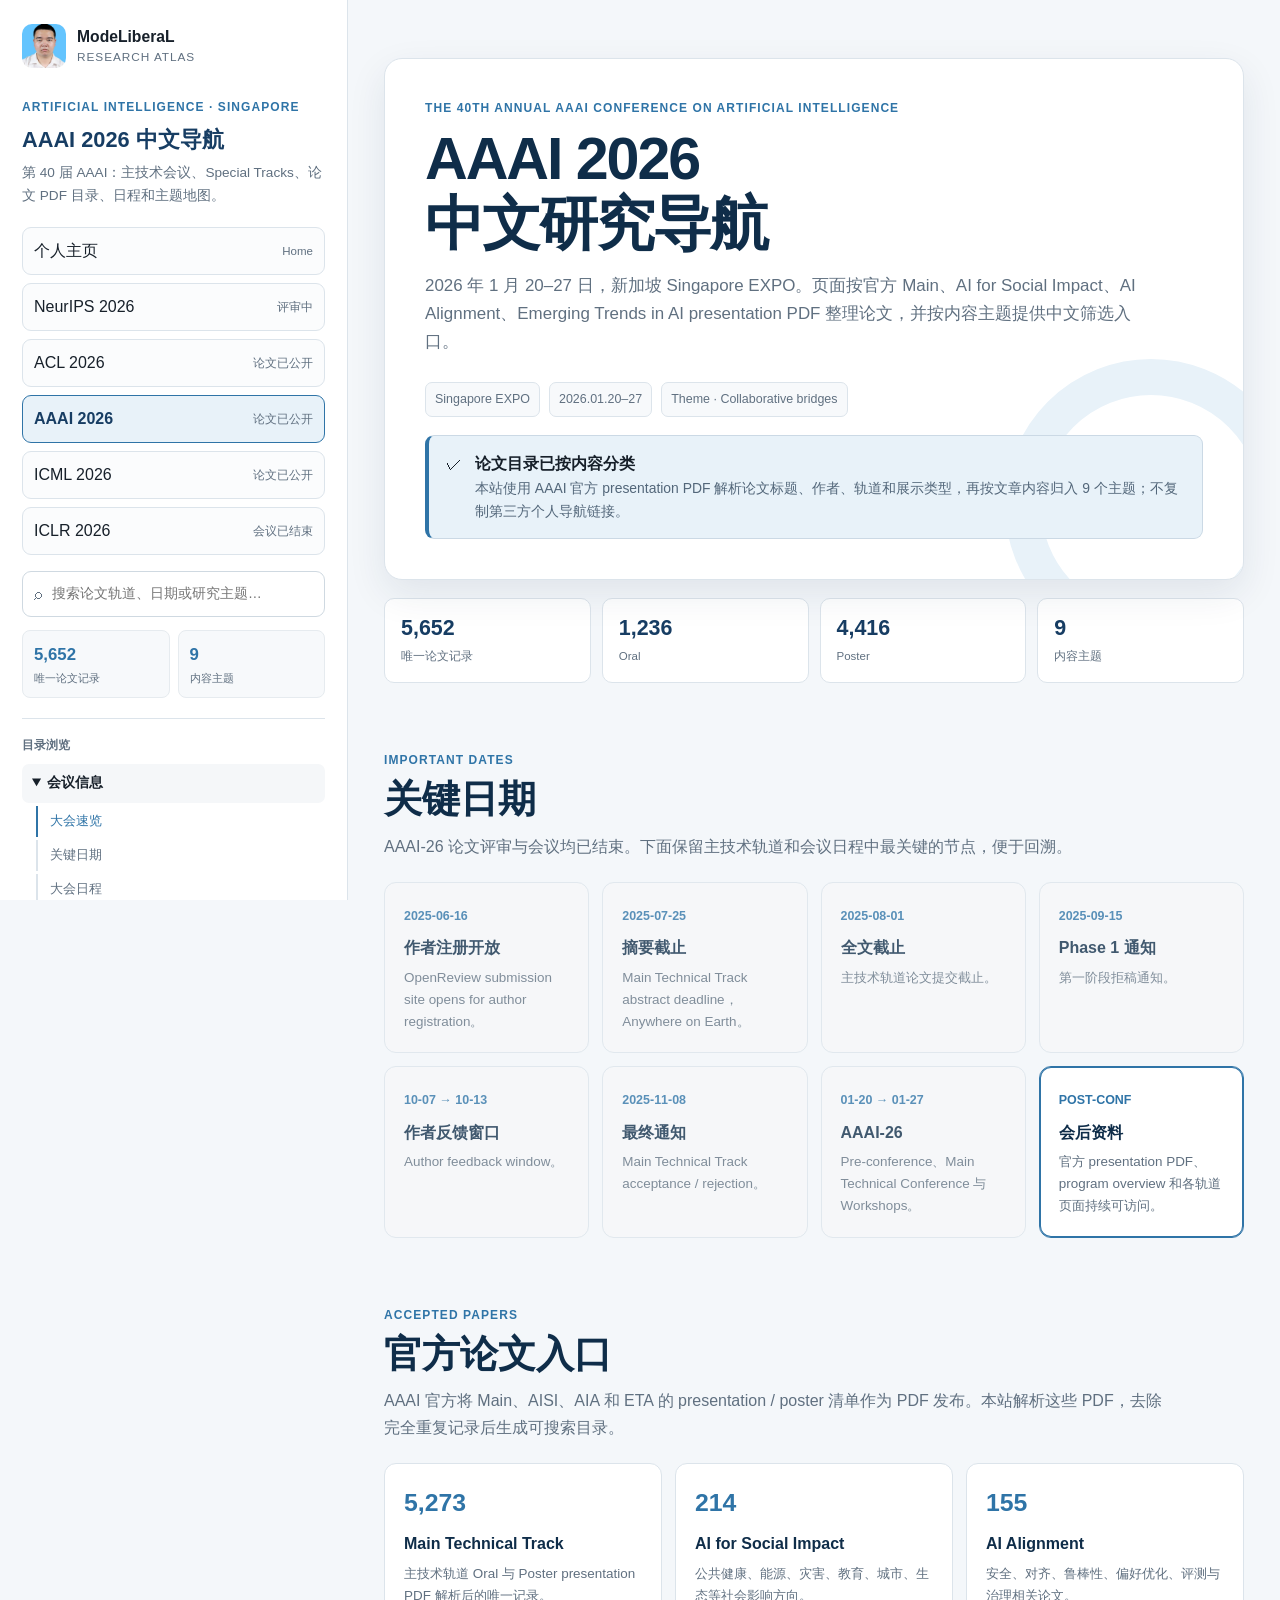
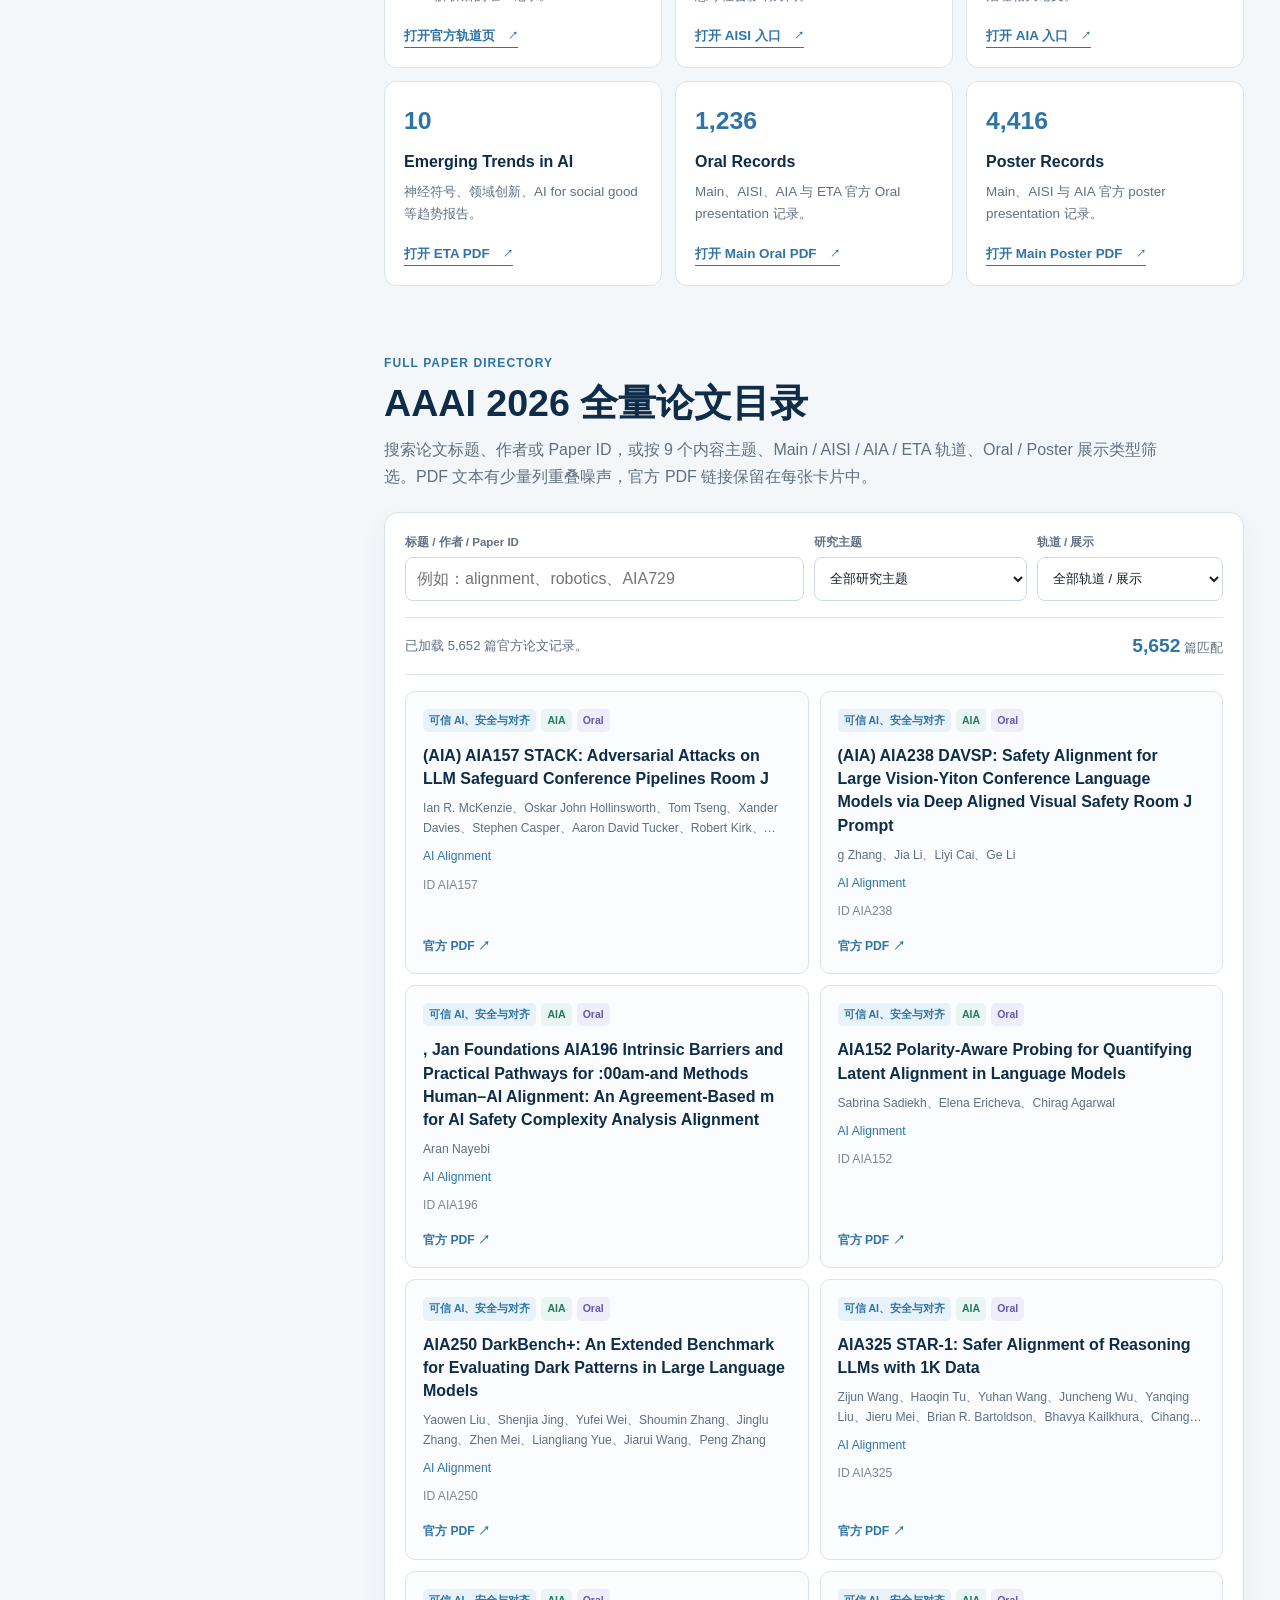
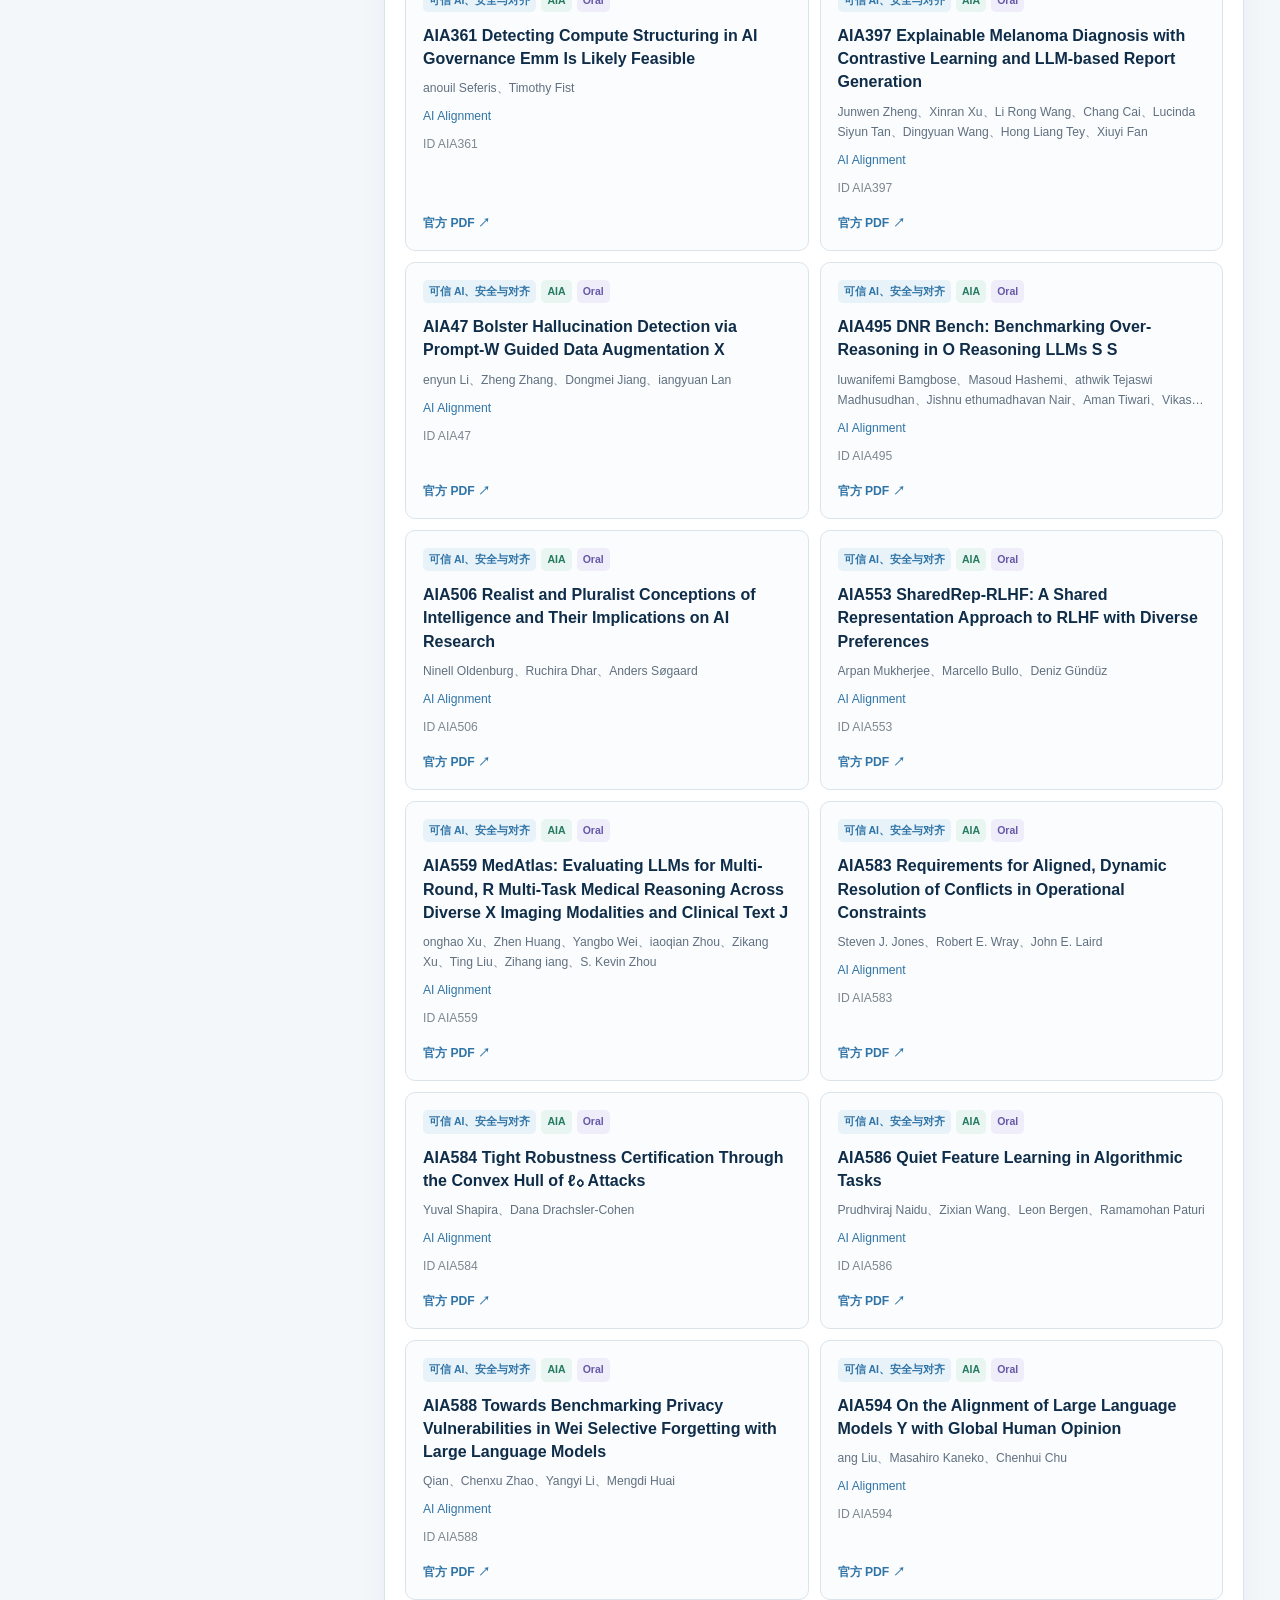
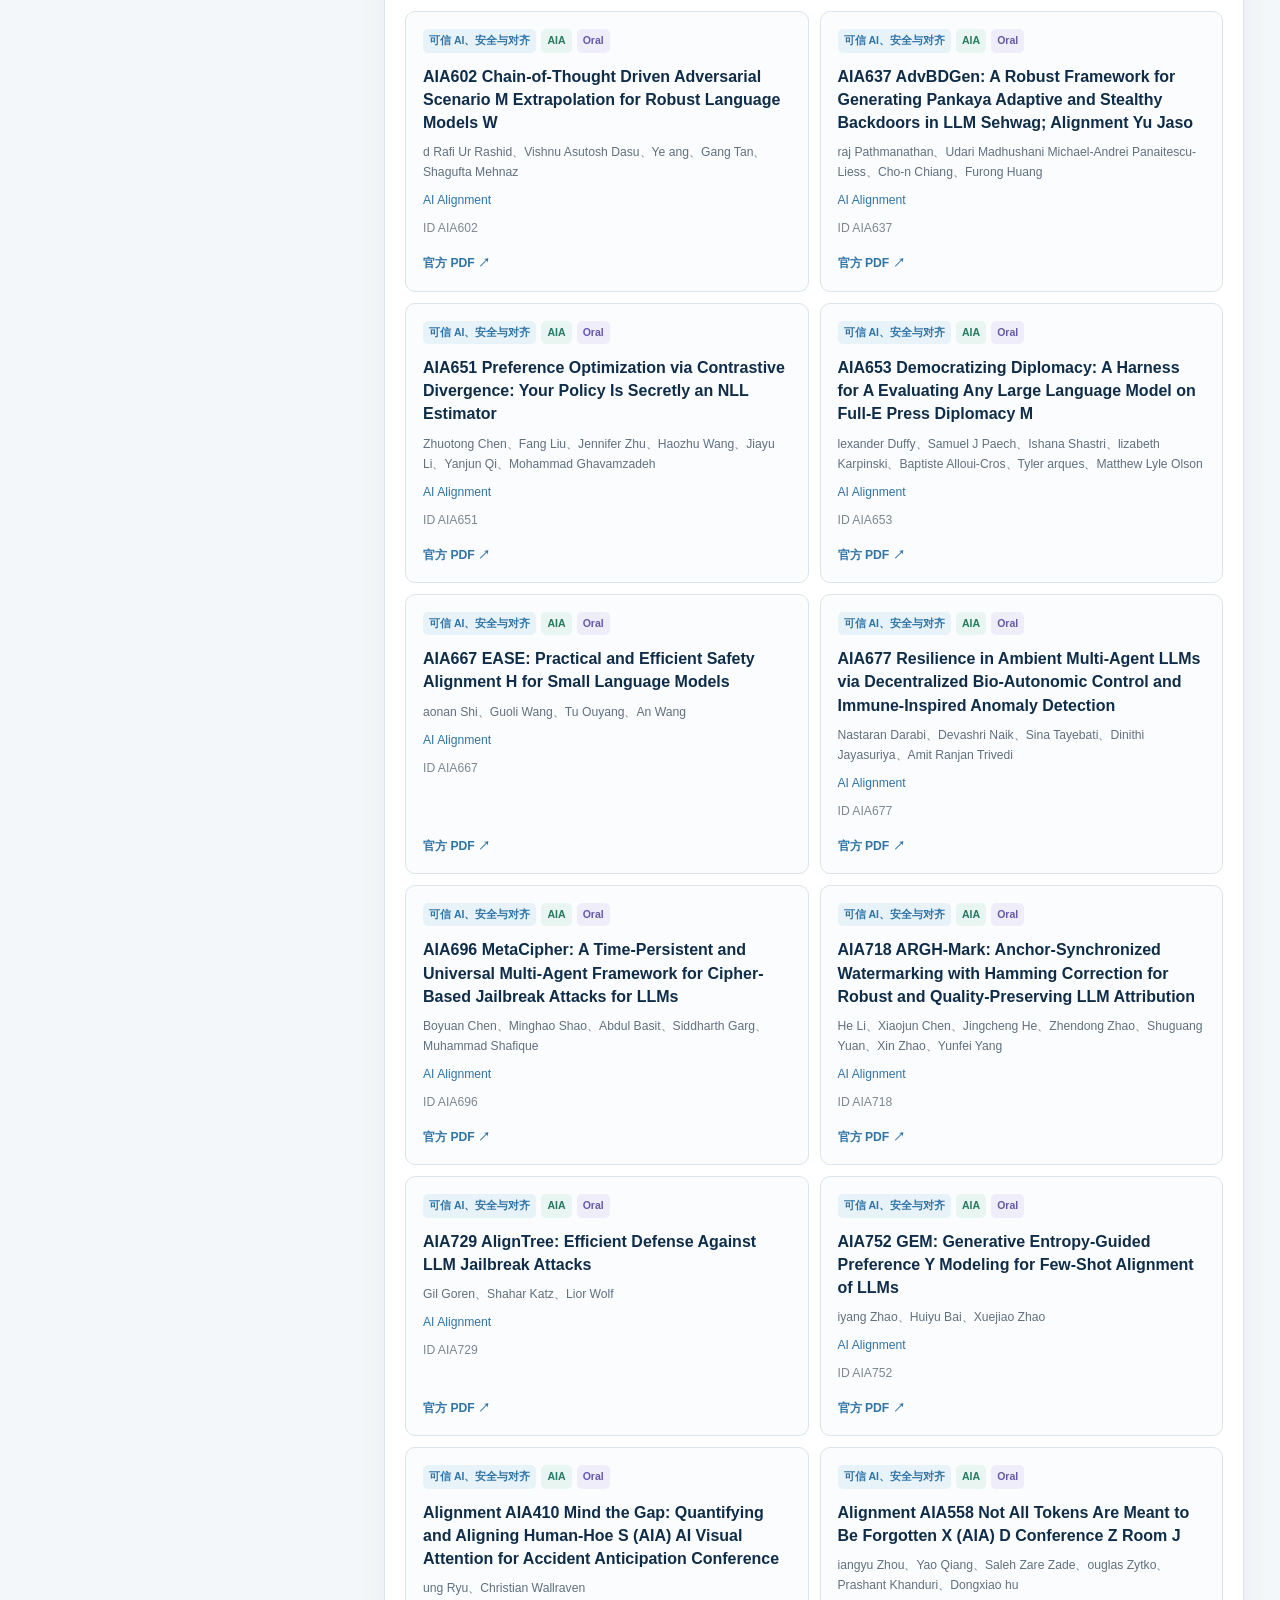
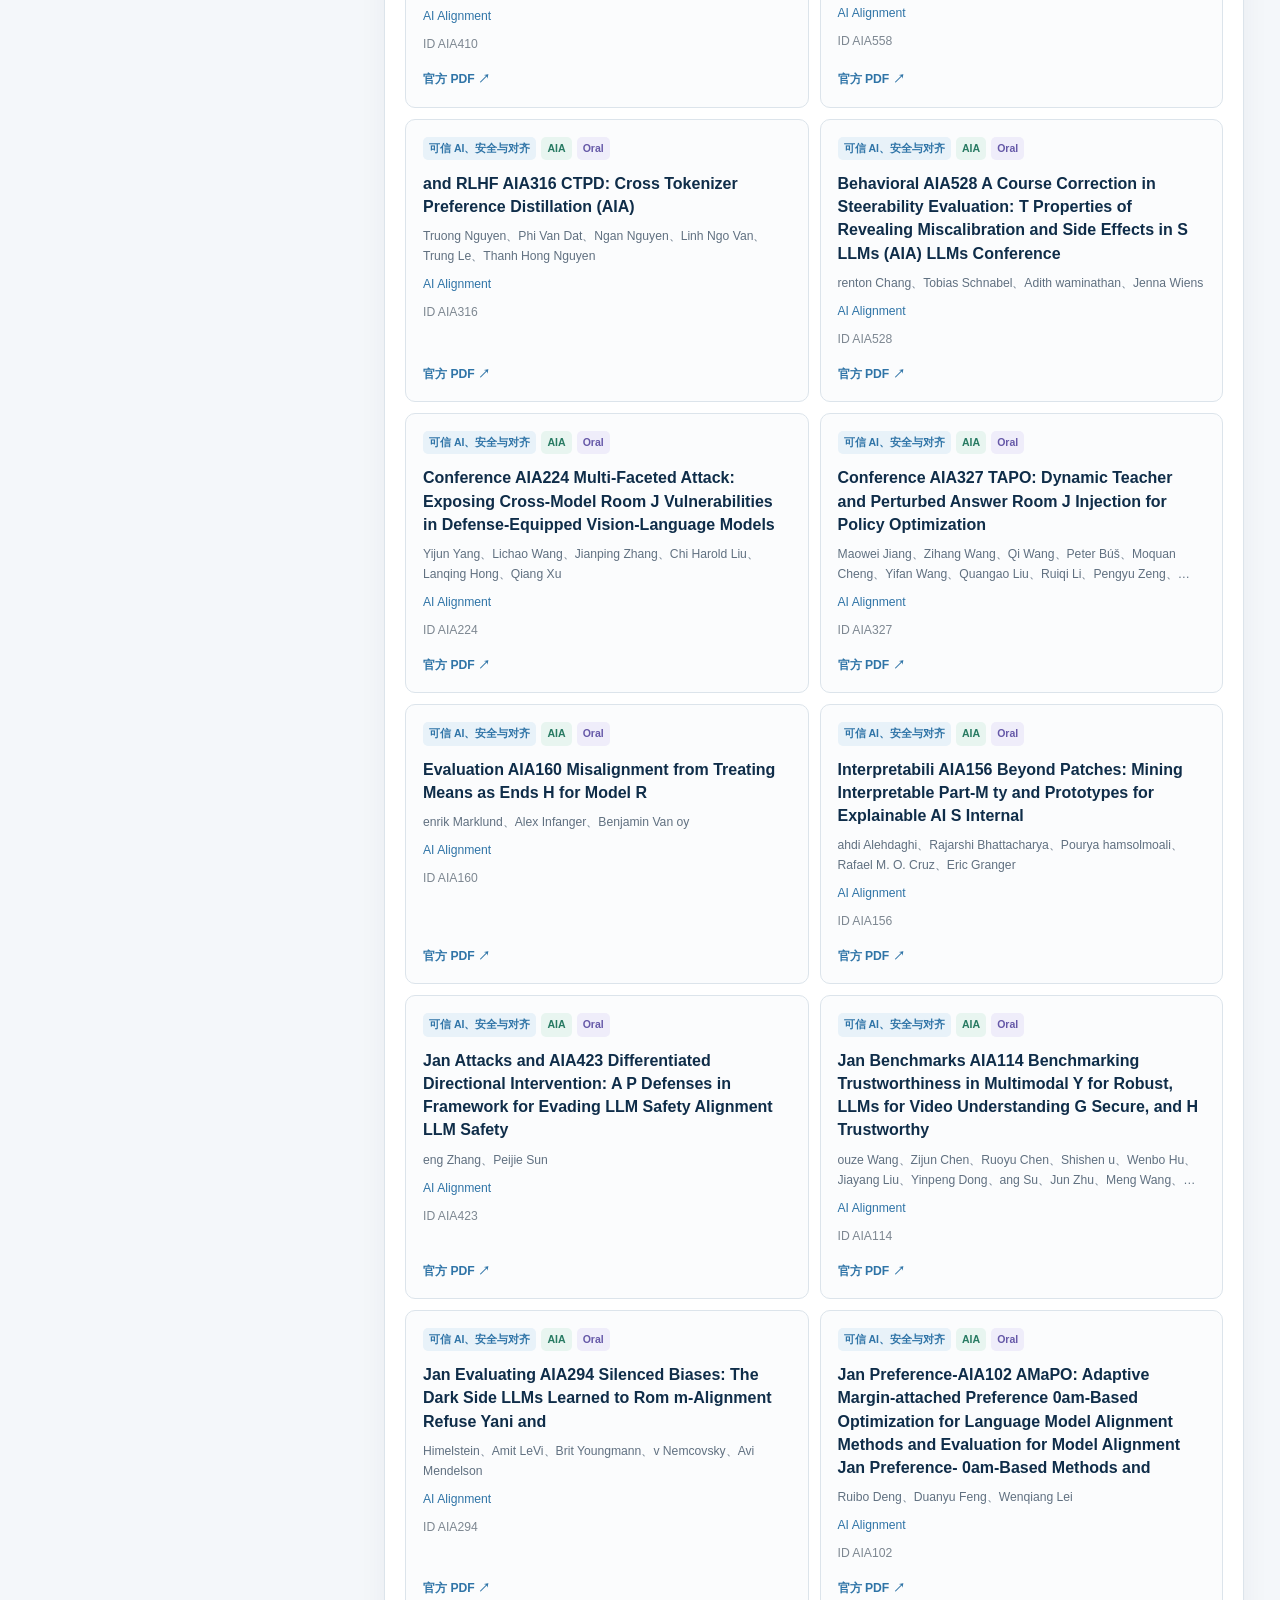
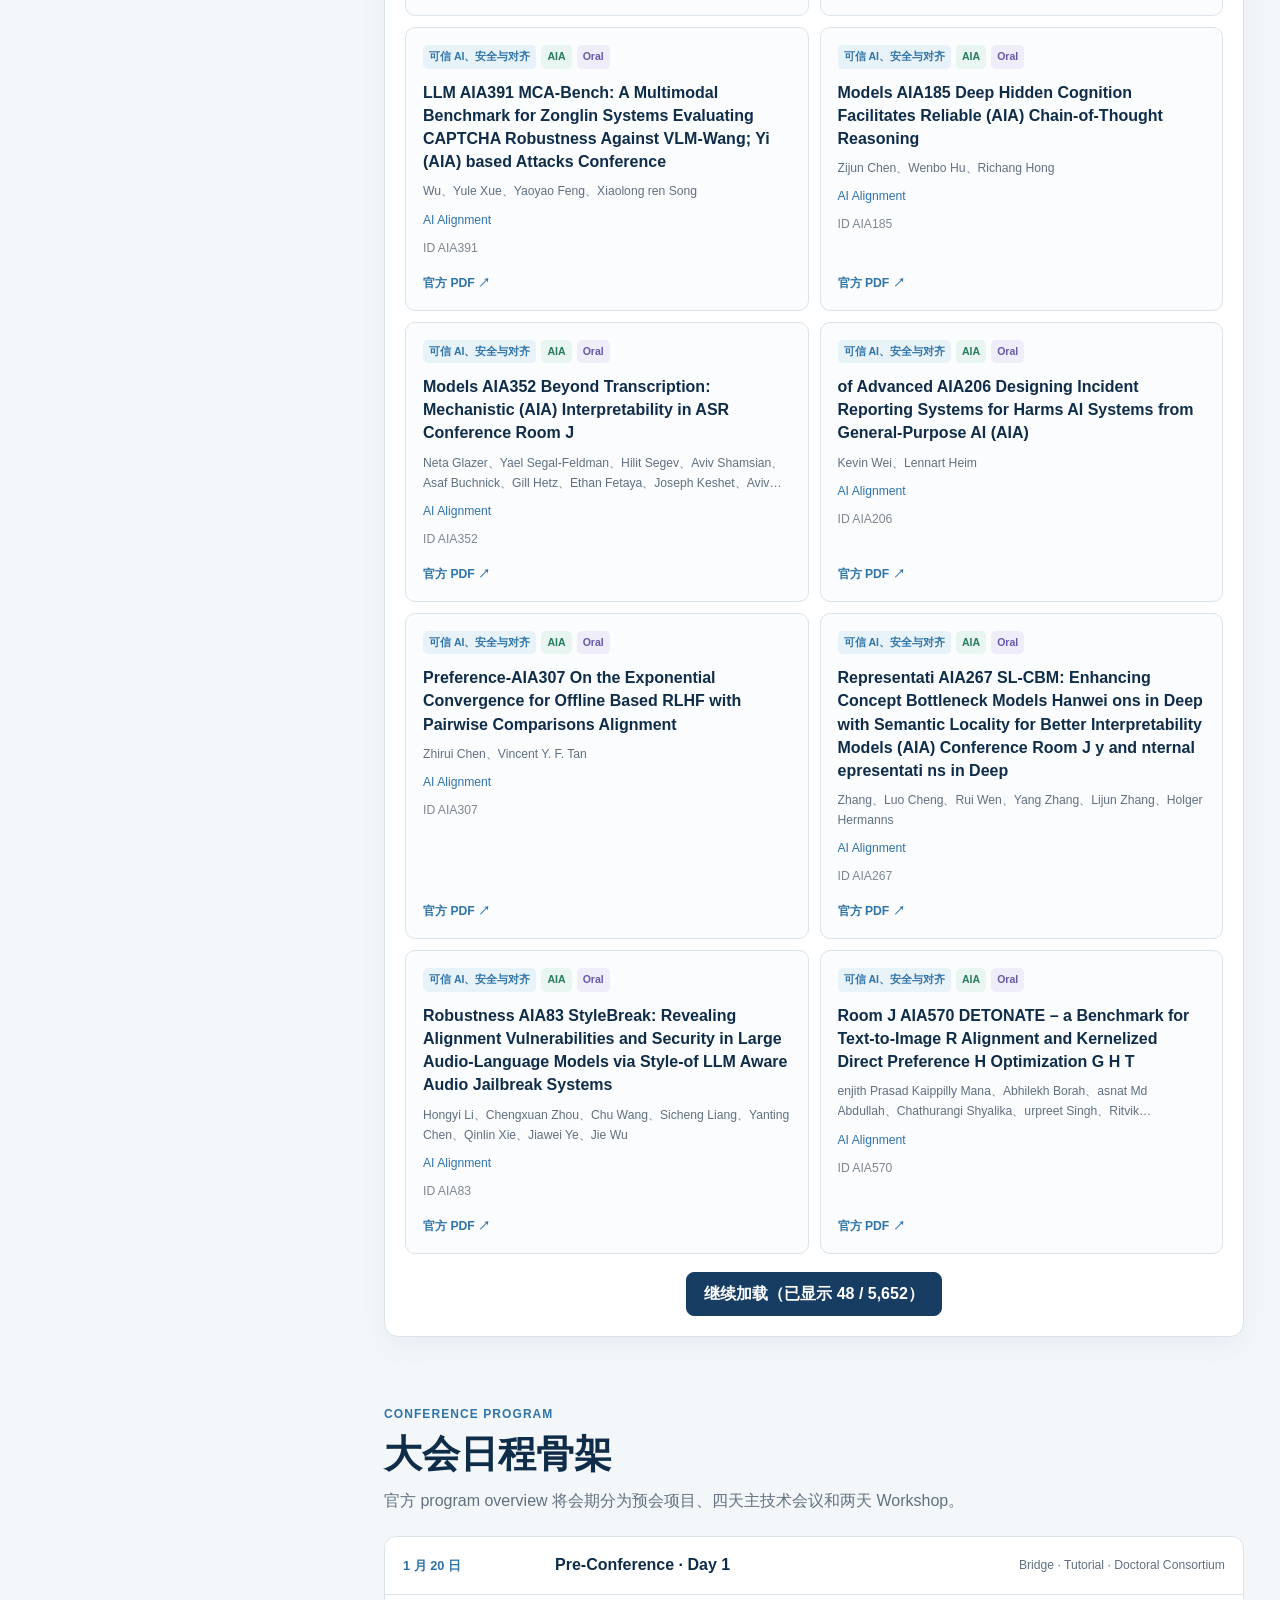
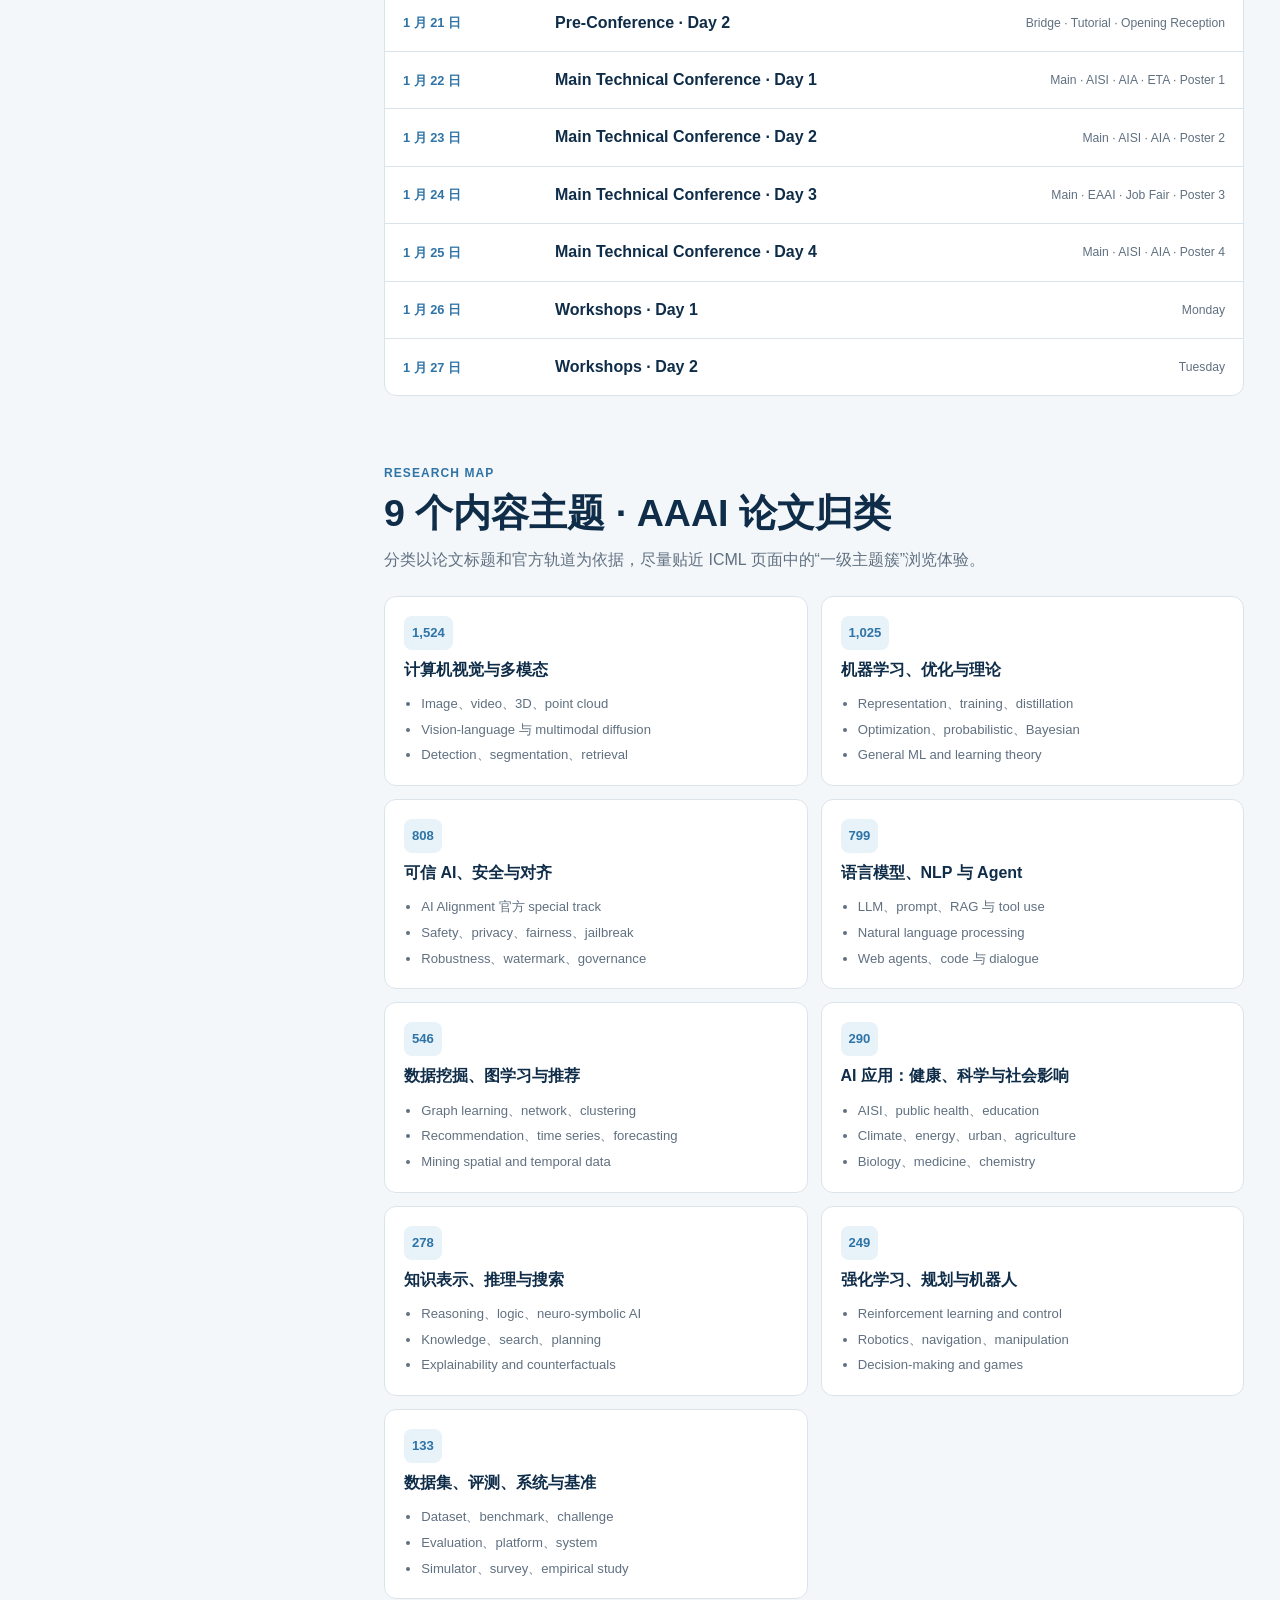
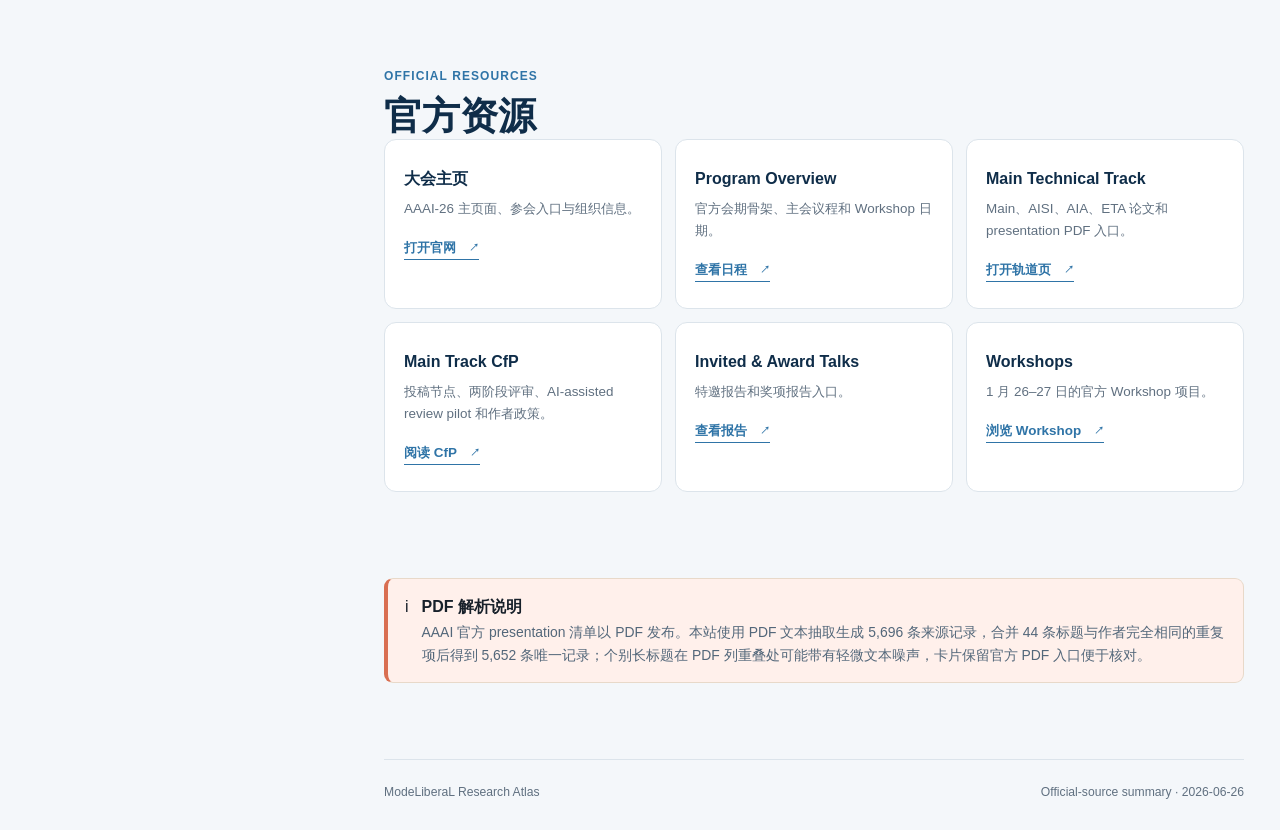
==== aaai-2026.html @ 890f6152 "Add AAAI guide and topic-based paper indexes" ====
<!doctype html>
<html lang="zh-CN">
  <head>
    <meta charset="utf-8">
    <meta name="viewport" content="width=device-width, initial-scale=1">
    <meta name="description" content="AAAI 2026 中文导航：官方 presentation PDF 论文目录、主题分类、会议日程和资源入口">
    <meta name="theme-color" content="#173d63">
    <title>AAAI 2026 中文导航 · ModeLiberaL</title>
    <link rel="stylesheet" href="styles.css?v=20260626-1">
    <script src="script.js?v=20260626-2" defer></script>
  </head>
  <body data-page="aaai">
    <button class="mobile-menu" type="button" aria-controls="sidebar" aria-expanded="false"><span aria-hidden="true">☰</span><span>导航</span></button>
    <div class="shell">
      <aside class="sidebar" id="sidebar" aria-label="AAAI 2026 导航">
        <div class="sidebar-head">
          <a class="brand" href="index.html"><img src="assets/profile.jpg" alt=""><span><strong>ModeLiberaL</strong><small>Research Atlas</small></span></a>
          <button class="sidebar-close" type="button" aria-label="关闭导航">×</button>
        </div>
        <div class="sidebar-title">
          <p class="kicker">Artificial Intelligence · Singapore</p>
          <h1>AAAI 2026 中文导航</h1>
          <p>第 40 届 AAAI：主技术会议、Special Tracks、论文 PDF 目录、日程和主题地图。</p>
        </div>
        <nav class="guide-switcher" aria-label="页面切换">
          <a href="index.html"><span>个人主页</span><small>Home</small></a>
          <a href="neurips-2026.html"><span>NeurIPS 2026</span><small>评审中</small></a>
          <a href="acl-2026.html"><span>ACL 2026</span><small>论文已公开</small></a>
          <a class="is-active" href="aaai-2026.html"><span>AAAI 2026</span><small>论文已公开</small></a>
          <a href="icml-2026.html"><span>ICML 2026</span><small>论文已公开</small></a>
          <a href="iclr-2026.html"><span>ICLR 2026</span><small>会议已结束</small></a>
        </nav>
        <label class="search-box"><span aria-hidden="true">⌕</span><span class="sr-only">搜索 AAAI 导航</span><input type="search" data-guide-search placeholder="搜索论文轨道、日期或研究主题…"></label>
        <div class="sidebar-stats">
          <div><strong>5,652</strong><span>唯一论文记录</span></div>
          <div><strong>9</strong><span>内容主题</span></div>
        </div>
        <div class="directory">
          <p class="directory-label">目录浏览</p>
          <details open>
            <summary>会议信息</summary>
            <a href="#overview">大会速览</a>
            <a href="#timeline">关键日期</a>
            <a href="#program">大会日程</a>
          </details>
          <details open>
            <summary>论文与研究</summary>
            <a href="#papers">论文入口</a>
            <a href="#paper-browser">全量论文目录</a>
            <a href="#topics">主题分类</a>
          </details>
          <details open>
            <summary>继续阅读</summary>
            <a href="#resources">官方资源</a>
            <a href="#data-note">数据说明</a>
          </details>
        </div>
        <p class="sidebar-note">数据来源：AAAI-26 官方页面与 presentation PDF。<br>更新日期：2026-06-26</p>
      </aside>

      <main class="main" data-search-root>
        <header class="guide-hero" id="overview" data-search-card data-search="AAAI 2026 新加坡 Singapore EXPO 人工智能">
          <p class="eyebrow">The 40th Annual AAAI Conference on Artificial Intelligence</p>
          <h1>AAAI 2026<br>中文研究导航</h1>
          <p class="hero-lead">2026 年 1 月 20–27 日，新加坡 Singapore EXPO。页面按官方 Main、AI for Social Impact、AI Alignment、Emerging Trends in AI presentation PDF 整理论文，并按内容主题提供中文筛选入口。</p>
          <div class="hero-meta"><span>Singapore EXPO</span><span>2026.01.20–27</span><span>Theme · Collaborative bridges</span></div>
          <div class="notice">
            <span aria-hidden="true">✓</span>
            <div><strong>论文目录已按内容分类</strong><p>本站使用 AAAI 官方 presentation PDF 解析论文标题、作者、轨道和展示类型，再按文章内容归入 9 个主题；不复制第三方个人导航链接。</p></div>
          </div>
        </header>

        <div class="metrics" aria-label="AAAI 2026 速览">
          <div class="metric"><strong>5,652</strong><span>唯一论文记录</span></div>
          <div class="metric"><strong>1,236</strong><span>Oral</span></div>
          <div class="metric"><strong>4,416</strong><span>Poster</span></div>
          <div class="metric"><strong>9</strong><span>内容主题</span></div>
        </div>

        <section class="content-section" id="timeline">
          <p class="eyebrow">Important Dates</p>
          <h2>关键日期</h2>
          <p class="section-intro">AAAI-26 论文评审与会议均已结束。下面保留主技术轨道和会议日程中最关键的节点，便于回溯。</p>
          <div class="timeline-grid">
            <article class="timeline-card is-past" data-search-card data-search="投稿系统 6月16日 registration"><time>2025-06-16</time><h3>作者注册开放</h3><p>OpenReview submission site opens for author registration。</p></article>
            <article class="timeline-card is-past" data-search-card data-search="摘要截止 7月25日"><time>2025-07-25</time><h3>摘要截止</h3><p>Main Technical Track abstract deadline，Anywhere on Earth。</p></article>
            <article class="timeline-card is-past" data-search-card data-search="全文截止 8月1日"><time>2025-08-01</time><h3>全文截止</h3><p>主技术轨道论文提交截止。</p></article>
            <article class="timeline-card is-past" data-search-card data-search="Phase 1 reject 9月15日"><time>2025-09-15</time><h3>Phase 1 通知</h3><p>第一阶段拒稿通知。</p></article>
            <article class="timeline-card is-past" data-search-card data-search="作者反馈 rebuttal 10月7日 13日"><time>10-07 → 10-13</time><h3>作者反馈窗口</h3><p>Author feedback window。</p></article>
            <article class="timeline-card is-past" data-search-card data-search="录用通知 11月8日 acceptance"><time>2025-11-08</time><h3>最终通知</h3><p>Main Technical Track acceptance / rejection。</p></article>
            <article class="timeline-card is-past" data-search-card data-search="会议 1月20日 27日 新加坡"><time>01-20 → 01-27</time><h3>AAAI-26</h3><p>Pre-conference、Main Technical Conference 与 Workshops。</p></article>
            <article class="timeline-card is-next" data-search-card data-search="会后 PDF presentation"><time>POST-CONF</time><h3>会后资料</h3><p>官方 presentation PDF、program overview 和各轨道页面持续可访问。</p></article>
          </div>
        </section>

        <section class="content-section" id="papers">
          <p class="eyebrow">Accepted Papers</p>
          <h2>官方论文入口</h2>
          <p class="section-intro">AAAI 官方将 Main、AISI、AIA 和 ETA 的 presentation / poster 清单作为 PDF 发布。本站解析这些 PDF，去除完全重复记录后生成可搜索目录。</p>
          <div class="paper-grid">
            <article class="paper-link-card" data-search-card data-search="Main Technical Track 5273 main oral poster"><span class="paper-count">5,273</span><h3>Main Technical Track</h3><p>主技术轨道 Oral 与 Poster presentation PDF 解析后的唯一记录。</p><a class="card-link" href="https://aaai.org/conference/aaai/aaai-26/main-technical-track/" target="_blank" rel="noreferrer">打开官方轨道页</a></article>
            <article class="paper-link-card" data-search-card data-search="AISI AI for Social Impact 214"><span class="paper-count">214</span><h3>AI for Social Impact</h3><p>公共健康、能源、灾害、教育、城市、生态等社会影响方向。</p><a class="card-link" href="https://aaai.org/conference/aaai/aaai-26/main-technical-track/#AISI" target="_blank" rel="noreferrer">打开 AISI 入口</a></article>
            <article class="paper-link-card" data-search-card data-search="AIA AI Alignment 155"><span class="paper-count">155</span><h3>AI Alignment</h3><p>安全、对齐、鲁棒性、偏好优化、评测与治理相关论文。</p><a class="card-link" href="https://aaai.org/conference/aaai/aaai-26/main-technical-track/#AIA" target="_blank" rel="noreferrer">打开 AIA 入口</a></article>
            <article class="paper-link-card" data-search-card data-search="ETA Emerging Trends 10"><span class="paper-count">10</span><h3>Emerging Trends in AI</h3><p>神经符号、领域创新、AI for social good 等趋势报告。</p><a class="card-link" href="https://aaai.org/wp-content/uploads/2025/12/ETA-track-oral-talks_20251202.pdf" target="_blank" rel="noreferrer">打开 ETA PDF</a></article>
            <article class="paper-link-card" data-search-card data-search="Oral 1236"><span class="paper-count">1,236</span><h3>Oral Records</h3><p>Main、AISI、AIA 与 ETA 官方 Oral presentation 记录。</p><a class="card-link" href="https://aaai.org/2026-main-track-presentations/" target="_blank" rel="noreferrer">打开 Main Oral PDF</a></article>
            <article class="paper-link-card" data-search-card data-search="Poster 4416"><span class="paper-count">4,416</span><h3>Poster Records</h3><p>Main、AISI 与 AIA 官方 poster presentation 记录。</p><a class="card-link" href="https://aaai.org/2026-main-track-posters/" target="_blank" rel="noreferrer">打开 Main Poster PDF</a></article>
          </div>
        </section>

        <section class="content-section" id="paper-browser" data-paper-browser data-source="data/aaai-2026-papers.json?v=20260626-1" data-group-label="全部研究主题" data-type-label="全部轨道 / 展示">
          <p class="eyebrow">Full Paper Directory</p>
          <h2>AAAI 2026 全量论文目录</h2>
          <p class="section-intro">搜索论文标题、作者或 Paper ID，或按 9 个内容主题、Main / AISI / AIA / ETA 轨道、Oral / Poster 展示类型筛选。PDF 文本有少量列重叠噪声，官方 PDF 链接保留在每张卡片中。</p>
          <div class="paper-browser-panel">
            <div class="catalog-toolbar">
              <label class="catalog-control">
                <span>标题 / 作者 / Paper ID</span>
                <input type="search" data-paper-query placeholder="例如：alignment、robotics、AIA729">
              </label>
              <label class="catalog-control">
                <span>研究主题</span>
                <select data-paper-group></select>
              </label>
              <label class="catalog-control">
                <span>轨道 / 展示</span>
                <select data-paper-type></select>
              </label>
            </div>
            <div class="catalog-summary">
              <span data-paper-status>正在加载 AAAI 官方论文数据…</span>
              <span><strong data-paper-count>—</strong> 篇匹配</span>
            </div>
            <div class="catalog-paper-list" data-paper-list></div>
            <button class="catalog-more" type="button" data-paper-more hidden>继续加载</button>
          </div>
        </section>

        <section class="content-section" id="program">
          <p class="eyebrow">Conference Program</p>
          <h2>大会日程骨架</h2>
          <p class="section-intro">官方 program overview 将会期分为预会项目、四天主技术会议和两天 Workshop。</p>
          <div class="agenda">
            <div class="agenda-row" data-search-card data-search="1月20日 bridge tutorial doctoral consortium"><time>1 月 20 日</time><strong>Pre-Conference · Day 1</strong><span>Bridge · Tutorial · Doctoral Consortium</span></div>
            <div class="agenda-row" data-search-card data-search="1月21日 undergraduate opening reception"><time>1 月 21 日</time><strong>Pre-Conference · Day 2</strong><span>Bridge · Tutorial · Opening Reception</span></div>
            <div class="agenda-row" data-search-card data-search="1月22日 main technical poster demo session 1"><time>1 月 22 日</time><strong>Main Technical Conference · Day 1</strong><span>Main · AISI · AIA · ETA · Poster 1</span></div>
            <div class="agenda-row" data-search-card data-search="1月23日 main technical poster session 2"><time>1 月 23 日</time><strong>Main Technical Conference · Day 2</strong><span>Main · AISI · AIA · Poster 2</span></div>
            <div class="agenda-row" data-search-card data-search="1月24日 EAAI job fair poster session 3"><time>1 月 24 日</time><strong>Main Technical Conference · Day 3</strong><span>Main · EAAI · Job Fair · Poster 3</span></div>
            <div class="agenda-row" data-search-card data-search="1月25日 poster session 4"><time>1 月 25 日</time><strong>Main Technical Conference · Day 4</strong><span>Main · AISI · AIA · Poster 4</span></div>
            <div class="agenda-row" data-search-card data-search="1月26日 workshops"><time>1 月 26 日</time><strong>Workshops · Day 1</strong><span>Monday</span></div>
            <div class="agenda-row" data-search-card data-search="1月27日 workshops"><time>1 月 27 日</time><strong>Workshops · Day 2</strong><span>Tuesday</span></div>
          </div>
        </section>

        <section class="content-section" id="topics">
          <p class="eyebrow">Research Map</p>
          <h2>9 个内容主题 · AAAI 论文归类</h2>
          <p class="section-intro">分类以论文标题和官方轨道为依据，尽量贴近 ICML 页面中的“一级主题簇”浏览体验。</p>
          <div class="topic-grid">
            <article class="topic-card" data-search-card data-search="计算机视觉 多模态 image video visual 1524"><span class="topic-number">1,524</span><h3>计算机视觉与多模态</h3><ul><li>Image、video、3D、point cloud</li><li>Vision-language 与 multimodal diffusion</li><li>Detection、segmentation、retrieval</li></ul></article>
            <article class="topic-card" data-search-card data-search="机器学习 优化 理论 learning optimization 1025"><span class="topic-number">1,025</span><h3>机器学习、优化与理论</h3><ul><li>Representation、training、distillation</li><li>Optimization、probabilistic、Bayesian</li><li>General ML and learning theory</li></ul></article>
            <article class="topic-card" data-search-card data-search="可信 AI 安全 对齐 AIA robustness 808"><span class="topic-number">808</span><h3>可信 AI、安全与对齐</h3><ul><li>AI Alignment 官方 special track</li><li>Safety、privacy、fairness、jailbreak</li><li>Robustness、watermark、governance</li></ul></article>
            <article class="topic-card" data-search-card data-search="语言模型 NLP Agent LLM 799"><span class="topic-number">799</span><h3>语言模型、NLP 与 Agent</h3><ul><li>LLM、prompt、RAG 与 tool use</li><li>Natural language processing</li><li>Web agents、code 与 dialogue</li></ul></article>
            <article class="topic-card" data-search-card data-search="数据挖掘 图学习 推荐 time series 546"><span class="topic-number">546</span><h3>数据挖掘、图学习与推荐</h3><ul><li>Graph learning、network、clustering</li><li>Recommendation、time series、forecasting</li><li>Mining spatial and temporal data</li></ul></article>
            <article class="topic-card" data-search-card data-search="AI 应用 健康 科学 社会影响 AISI 290"><span class="topic-number">290</span><h3>AI 应用：健康、科学与社会影响</h3><ul><li>AISI、public health、education</li><li>Climate、energy、urban、agriculture</li><li>Biology、medicine、chemistry</li></ul></article>
            <article class="topic-card" data-search-card data-search="知识表示 推理 搜索 neuro-symbolic 278"><span class="topic-number">278</span><h3>知识表示、推理与搜索</h3><ul><li>Reasoning、logic、neuro-symbolic AI</li><li>Knowledge、search、planning</li><li>Explainability and counterfactuals</li></ul></article>
            <article class="topic-card" data-search-card data-search="强化学习 规划 机器人 control 249"><span class="topic-number">249</span><h3>强化学习、规划与机器人</h3><ul><li>Reinforcement learning and control</li><li>Robotics、navigation、manipulation</li><li>Decision-making and games</li></ul></article>
            <article class="topic-card" data-search-card data-search="数据集 评测 系统 benchmark dataset 133"><span class="topic-number">133</span><h3>数据集、评测、系统与基准</h3><ul><li>Dataset、benchmark、challenge</li><li>Evaluation、platform、system</li><li>Simulator、survey、empirical study</li></ul></article>
          </div>
          <p class="empty-state" data-search-empty hidden>没有找到匹配的 AAAI 内容。</p>
        </section>

        <section class="content-section" id="resources">
          <p class="eyebrow">Official Resources</p>
          <h2>官方资源</h2>
          <div class="resource-grid">
            <article class="resource-card" data-search-card data-search="AAAI 官网"><h3>大会主页</h3><p>AAAI-26 主页面、参会入口与组织信息。</p><a class="card-link" href="https://aaai.org/conference/aaai/aaai-26/" target="_blank" rel="noreferrer">打开官网</a></article>
            <article class="resource-card" data-search-card data-search="Program overview 日程"><h3>Program Overview</h3><p>官方会期骨架、主会议程和 Workshop 日期。</p><a class="card-link" href="https://aaai.org/conference/aaai/aaai-26/program-overview/" target="_blank" rel="noreferrer">查看日程</a></article>
            <article class="resource-card" data-search-card data-search="Main Technical Track"><h3>Main Technical Track</h3><p>Main、AISI、AIA、ETA 论文和 presentation PDF 入口。</p><a class="card-link" href="https://aaai.org/conference/aaai/aaai-26/main-technical-track/" target="_blank" rel="noreferrer">打开轨道页</a></article>
            <article class="resource-card" data-search-card data-search="Call for Papers CFP"><h3>Main Track CfP</h3><p>投稿节点、两阶段评审、AI-assisted review pilot 和作者政策。</p><a class="card-link" href="https://aaai.org/conference/aaai/aaai-26/main-technical-track-call/" target="_blank" rel="noreferrer">阅读 CfP</a></article>
            <article class="resource-card" data-search-card data-search="Invited Talks Award Talks"><h3>Invited & Award Talks</h3><p>特邀报告和奖项报告入口。</p><a class="card-link" href="https://aaai.org/conference/aaai/aaai-26/invited-speakers/" target="_blank" rel="noreferrer">查看报告</a></article>
            <article class="resource-card" data-search-card data-search="Workshops Program"><h3>Workshops</h3><p>1 月 26–27 日的官方 Workshop 项目。</p><a class="card-link" href="https://aaai.org/conference/aaai/aaai-26/workshops-program/" target="_blank" rel="noreferrer">浏览 Workshop</a></article>
          </div>
        </section>

        <section class="content-section" id="data-note">
          <div class="notice warning" data-search-card data-search="数据说明 PDF 解析 重复记录">
            <span aria-hidden="true">i</span>
            <div><strong>PDF 解析说明</strong><p>AAAI 官方 presentation 清单以 PDF 发布。本站使用 PDF 文本抽取生成 5,696 条来源记录，合并 44 条标题与作者完全相同的重复项后得到 5,652 条唯一记录；个别长标题在 PDF 列重叠处可能带有轻微文本噪声，卡片保留官方 PDF 入口便于核对。</p></div>
          </div>
        </section>
        <footer class="site-footer"><span>ModeLiberaL Research Atlas</span><span>Official-source summary · 2026-06-26</span></footer>
      </main>
    </div>
    <div class="sidebar-backdrop" hidden></div>
  </body>
</html>
---- styles.css ----
:root {
  color-scheme: light;
  --navy: #173d63;
  --navy-deep: #0f2d49;
  --blue: #2f74a7;
  --blue-soft: #e8f2f9;
  --coral: #d96f52;
  --coral-soft: #fff0eb;
  --green: #277a62;
  --green-soft: #e8f5f0;
  --amber: #a56b22;
  --amber-soft: #fff4df;
  --violet: #6659a8;
  --violet-soft: #efedfa;
  --ink: #17202a;
  --muted: #607080;
  --line: #dce4eb;
  --paper: #ffffff;
  --canvas: #f4f7fa;
  --sidebar-width: 348px;
  --shadow: 0 14px 38px rgba(18, 48, 76, 0.09);
}

* {
  box-sizing: border-box;
}

html {
  scroll-behavior: smooth;
}

body {
  margin: 0;
  background: var(--canvas);
  color: var(--ink);
  font-family: "Segoe UI", "Microsoft YaHei", "PingFang SC", Arial, sans-serif;
  line-height: 1.65;
}

button,
input {
  font: inherit;
}

a {
  color: var(--blue);
  text-decoration: none;
}

a:hover {
  color: var(--navy);
}

img {
  max-width: 100%;
}

.sr-only {
  position: absolute;
  width: 1px;
  height: 1px;
  padding: 0;
  margin: -1px;
  overflow: hidden;
  clip: rect(0, 0, 0, 0);
  white-space: nowrap;
  border: 0;
}

.shell {
  display: grid;
  grid-template-columns: var(--sidebar-width) minmax(0, 1fr);
  min-height: 100vh;
}

.sidebar {
  position: sticky;
  top: 0;
  z-index: 20;
  height: 100vh;
  overflow-y: auto;
  border-right: 1px solid var(--line);
  padding: 24px 22px;
  background: var(--paper);
}

.sidebar-head {
  display: flex;
  align-items: center;
  justify-content: space-between;
  gap: 12px;
}

.brand {
  display: inline-flex;
  align-items: center;
  gap: 11px;
  color: var(--ink);
}

.brand img {
  width: 44px;
  height: 44px;
  border-radius: 10px;
  object-fit: cover;
}

.brand span {
  display: grid;
  line-height: 1.25;
}

.brand strong {
  font-size: 0.98rem;
}

.brand small {
  margin-top: 3px;
  color: var(--muted);
  font-size: 0.74rem;
  letter-spacing: 0.08em;
  text-transform: uppercase;
}

.sidebar-close {
  display: none;
  border: 0;
  background: transparent;
  color: var(--muted);
  font-size: 1.8rem;
  line-height: 1;
  cursor: pointer;
}

.sidebar-title {
  margin: 30px 0 20px;
}

.kicker,
.eyebrow {
  margin: 0 0 7px;
  color: var(--blue);
  font-size: 0.75rem;
  font-weight: 800;
  letter-spacing: 0.09em;
  text-transform: uppercase;
}

.sidebar-title h1 {
  margin: 0 0 8px;
  color: var(--navy);
  font-size: 1.36rem;
  line-height: 1.35;
}

.sidebar-title p:last-child {
  margin: 0;
  color: var(--muted);
  font-size: 0.85rem;
}

.guide-switcher {
  display: grid;
  gap: 8px;
  margin: 0 0 16px;
}

.guide-switcher a {
  display: flex;
  align-items: center;
  justify-content: space-between;
  min-height: 48px;
  border: 1px solid var(--line);
  border-radius: 9px;
  padding: 8px 11px;
  background: #fbfcfd;
  color: var(--ink);
  transition: border-color 160ms ease, background 160ms ease, transform 160ms ease;
}

.guide-switcher a:hover {
  border-color: #aebdca;
  background: var(--blue-soft);
  transform: translateX(2px);
}

.guide-switcher a.is-active {
  border-color: var(--blue);
  background: var(--blue-soft);
  color: var(--navy);
  font-weight: 750;
}

.guide-switcher small {
  color: var(--muted);
  font-size: 0.72rem;
  font-weight: 500;
}

.search-box {
  display: flex;
  align-items: center;
  gap: 8px;
  border: 1px solid #cfd9e1;
  border-radius: 9px;
  padding: 0 11px;
  background: #fff;
  color: var(--muted);
}

.search-box:focus-within {
  border-color: var(--blue);
  box-shadow: 0 0 0 3px rgba(47, 116, 167, 0.12);
}

.search-box input {
  width: 100%;
  min-height: 44px;
  border: 0;
  outline: 0;
  background: transparent;
  color: var(--ink);
  font-size: 0.86rem;
}

.sidebar-stats {
  display: grid;
  grid-template-columns: repeat(2, minmax(0, 1fr));
  gap: 8px;
  margin: 13px 0 20px;
}

.sidebar-stats div {
  min-width: 0;
  border: 1px solid #e6ebef;
  border-radius: 8px;
  padding: 10px 11px;
  background: #f7f9fb;
}

.sidebar-stats strong,
.sidebar-stats span {
  display: block;
}

.sidebar-stats strong {
  color: var(--blue);
  font-size: 1.05rem;
}

.sidebar-stats span {
  color: var(--muted);
  font-size: 0.7rem;
}

.directory {
  border-top: 1px solid var(--line);
  padding-top: 16px;
}

.directory-label {
  margin: 0 0 9px;
  color: var(--muted);
  font-size: 0.76rem;
  font-weight: 700;
}

.directory details {
  margin-bottom: 7px;
}

.directory summary {
  border-radius: 7px;
  padding: 8px 10px;
  background: #f5f7f9;
  color: var(--ink);
  font-size: 0.86rem;
  font-weight: 720;
  cursor: pointer;
}

.directory a {
  display: block;
  margin: 3px 0 0 14px;
  border-left: 2px solid var(--line);
  padding: 5px 8px 5px 12px;
  color: var(--muted);
  font-size: 0.79rem;
}

.directory a:hover,
.directory a.is-current {
  border-left-color: var(--blue);
  color: var(--blue);
}

.sidebar-note {
  margin: 23px 0 4px;
  border-top: 1px solid var(--line);
  padding-top: 16px;
  color: #7b8793;
  font-size: 0.72rem;
}

.main {
  width: min(1180px, calc(100% - 72px));
  margin: 0 auto;
  padding: 58px 0 28px;
}

.home-hero,
.guide-hero {
  position: relative;
  overflow: hidden;
  border: 1px solid var(--line);
  border-radius: 18px;
  background: var(--paper);
  box-shadow: var(--shadow);
}

.home-hero {
  display: grid;
  grid-template-columns: minmax(220px, 330px) minmax(0, 1fr);
  gap: 44px;
  align-items: center;
  padding: 38px;
}

.home-hero::after,
.guide-hero::after {
  position: absolute;
  right: -54px;
  bottom: -72px;
  width: 220px;
  height: 220px;
  border: 36px solid var(--blue-soft);
  border-radius: 50%;
  content: "";
  pointer-events: none;
}

.home-portrait {
  position: relative;
  z-index: 1;
  aspect-ratio: 4 / 5;
  overflow: hidden;
  border-radius: 13px;
  background: #e9eef2;
}

.home-portrait img {
  width: 100%;
  height: 100%;
  display: block;
  object-fit: cover;
}

.home-copy {
  position: relative;
  z-index: 1;
}

.home-copy h2,
.guide-hero h1 {
  margin: 0 0 16px;
  color: var(--navy-deep);
  font-size: clamp(2.15rem, 5vw, 4.1rem);
  line-height: 1.1;
  letter-spacing: -0.035em;
}

.home-copy h2 span {
  color: var(--blue);
}

.hero-lead {
  max-width: 720px;
  margin: 0 0 26px;
  color: var(--muted);
  font-size: 1.06rem;
}

.hero-actions {
  display: flex;
  flex-wrap: wrap;
  align-items: center;
  gap: 11px;
}

.button {
  display: inline-flex;
  min-height: 44px;
  align-items: center;
  justify-content: center;
  border: 1px solid var(--navy);
  border-radius: 8px;
  padding: 0 16px;
  font-weight: 720;
}

.button.primary {
  background: var(--navy);
  color: #fff;
}

.button.primary:hover {
  background: var(--blue);
  color: #fff;
}

.button.secondary {
  background: #fff;
  color: var(--navy);
}

.text-link {
  padding: 8px 4px;
  font-size: 0.9rem;
}

.section-block {
  padding: 72px 0 0;
}

.section-heading {
  display: flex;
  align-items: end;
  justify-content: space-between;
  gap: 30px;
  margin-bottom: 22px;
}

.section-heading h2,
.about-grid h2,
.content-section h2 {
  margin: 0;
  color: var(--navy-deep);
  font-size: clamp(1.6rem, 3vw, 2.35rem);
  line-height: 1.2;
}

.section-heading > p {
  max-width: 480px;
  margin: 0;
  color: var(--muted);
  font-size: 0.9rem;
  text-align: right;
}

.conference-grid {
  display: grid;
  grid-template-columns: repeat(2, minmax(0, 1fr));
  gap: 18px;
}

.conference-card,
.info-card,
.resource-card,
.topic-card,
.timeline-card,
.paper-link-card,
.about-grid article {
  border: 1px solid var(--line);
  border-radius: 12px;
  background: var(--paper);
}

.conference-card {
  position: relative;
  overflow: hidden;
  min-height: 430px;
  padding: 27px;
  box-shadow: 0 10px 28px rgba(20, 48, 74, 0.06);
}

.conference-card::before {
  position: absolute;
  top: 0;
  left: 0;
  width: 100%;
  height: 5px;
  background: var(--blue);
  content: "";
}

.conference-card.acl-card::before {
  background: var(--coral);
}

.conference-card.aaai-card::before {
  background: var(--amber);
}

.conference-card.icml-card::before {
  background: var(--green);
}

.conference-card.iclr-card::before {
  background: var(--violet);
}

.card-topline {
  display: flex;
  align-items: center;
  justify-content: space-between;
  gap: 12px;
  color: var(--muted);
  font-size: 0.78rem;
}

.status {
  display: inline-flex;
  align-items: center;
  border-radius: 5px;
  padding: 4px 8px;
  font-weight: 750;
}

.status.review {
  background: var(--violet-soft);
  color: var(--violet);
}

.status.live {
  background: var(--green-soft);
  color: var(--green);
}

.status.archive {
  background: var(--blue-soft);
  color: var(--navy);
}

.card-index {
  margin: 52px 0 8px;
  color: var(--muted);
  font-size: 0.72rem;
  font-weight: 750;
  letter-spacing: 0.08em;
}

.conference-card h3 {
  margin: 0 0 15px;
  color: var(--navy-deep);
  font-size: 1.65rem;
}

.conference-card > p:not(.card-index) {
  margin: 0;
  color: var(--muted);
}

.mini-facts {
  display: grid;
  grid-template-columns: repeat(3, minmax(0, 1fr));
  gap: 7px;
  margin: 28px 0;
}

.mini-facts div {
  border-top: 1px solid var(--line);
  padding-top: 10px;
}

.mini-facts dt {
  color: var(--muted);
  font-size: 0.7rem;
}

.mini-facts dd {
  margin: 2px 0 0;
  color: var(--navy);
  font-size: 0.9rem;
  font-weight: 750;
}

.card-link {
  display: inline-flex;
  align-items: center;
  gap: 9px;
  border-bottom: 1px solid currentColor;
  font-weight: 750;
}

.about-grid {
  display: grid;
  grid-template-columns: 1.2fr 1fr 0.85fr;
  gap: 16px;
}

.about-grid article {
  min-height: 220px;
  padding: 24px;
}

.about-grid p:last-child {
  margin: 14px 0 0;
  color: var(--muted);
}

.site-footer {
  display: flex;
  justify-content: space-between;
  gap: 20px;
  margin-top: 76px;
  border-top: 1px solid var(--line);
  padding: 22px 0 0;
  color: var(--muted);
  font-size: 0.76rem;
}

.guide-hero {
  padding: 40px;
}

.guide-hero > * {
  position: relative;
  z-index: 1;
}

.guide-hero h1 {
  max-width: 880px;
  font-size: clamp(2rem, 4.8vw, 3.7rem);
}

.hero-meta {
  display: flex;
  flex-wrap: wrap;
  gap: 9px;
  margin-top: 24px;
}

.hero-meta span {
  border: 1px solid var(--line);
  border-radius: 7px;
  padding: 6px 9px;
  background: #f7f9fb;
  color: var(--muted);
  font-size: 0.78rem;
}

.notice {
  display: grid;
  grid-template-columns: auto minmax(0, 1fr);
  gap: 13px;
  margin-top: 18px;
  border: 1px solid #cbd9e5;
  border-left: 4px solid var(--blue);
  border-radius: 9px;
  padding: 15px 17px;
  background: var(--blue-soft);
}

.notice.warning {
  border-color: #e8d9c9;
  border-left-color: var(--coral);
  background: var(--coral-soft);
}

.notice strong,
.notice p {
  margin: 0;
}

.notice p {
  color: #53677a;
  font-size: 0.87rem;
}

.metrics {
  display: grid;
  grid-template-columns: repeat(4, minmax(0, 1fr));
  gap: 11px;
  margin-top: 18px;
}

.metric {
  border: 1px solid var(--line);
  border-radius: 10px;
  padding: 16px;
  background: var(--paper);
}

.metric strong,
.metric span {
  display: block;
}

.metric strong {
  color: var(--navy);
  font-size: 1.34rem;
  line-height: 1.25;
}

.metric span {
  margin-top: 5px;
  color: var(--muted);
  font-size: 0.72rem;
}

.content-section {
  padding-top: 68px;
  scroll-margin-top: 22px;
}

.section-intro {
  max-width: 780px;
  margin: 11px 0 22px;
  color: var(--muted);
}

.timeline-grid,
.info-grid,
.topic-grid,
.resource-grid,
.paper-grid {
  display: grid;
  gap: 13px;
}

.timeline-grid {
  grid-template-columns: repeat(4, minmax(0, 1fr));
}

.timeline-card,
.info-card,
.topic-card,
.resource-card,
.paper-link-card {
  padding: 19px;
}

.timeline-card time {
  color: var(--blue);
  font-size: 0.78rem;
  font-weight: 800;
}

.timeline-card h3,
.info-card h3,
.topic-card h3,
.resource-card h3,
.paper-link-card h3 {
  margin: 9px 0 7px;
  color: var(--navy-deep);
  font-size: 1rem;
  line-height: 1.4;
}

.timeline-card p,
.info-card p,
.topic-card p,
.resource-card p,
.paper-link-card p {
  margin: 0;
  color: var(--muted);
  font-size: 0.84rem;
}

.timeline-card.is-past {
  background: #f7f8f9;
  opacity: 0.78;
}

.timeline-card.is-next {
  border-color: var(--blue);
  box-shadow: inset 0 0 0 1px var(--blue);
}

.info-grid {
  grid-template-columns: repeat(3, minmax(0, 1fr));
}

.info-card .icon,
.topic-card .topic-number {
  display: inline-grid;
  width: 34px;
  height: 34px;
  place-items: center;
  border-radius: 8px;
  background: var(--blue-soft);
  color: var(--blue);
  font-size: 0.82rem;
  font-weight: 800;
}

.topic-card .topic-number {
  width: auto;
  min-width: 34px;
  padding: 0 8px;
}

.topic-grid {
  grid-template-columns: repeat(2, minmax(0, 1fr));
}

.topic-card ul {
  margin: 12px 0 0;
  padding-left: 1.08rem;
  color: var(--muted);
  font-size: 0.82rem;
}

.topic-card li + li {
  margin-top: 4px;
}

.paper-grid {
  grid-template-columns: repeat(3, minmax(0, 1fr));
}

.paper-link-card {
  display: flex;
  min-height: 205px;
  flex-direction: column;
}

.paper-count {
  color: var(--blue);
  font-size: 1.55rem;
  font-weight: 800;
}

.paper-link-card .card-link,
.resource-card .card-link {
  margin-top: auto;
  padding-top: 17px;
  align-self: flex-start;
  font-size: 0.84rem;
}

.resource-grid {
  grid-template-columns: repeat(3, minmax(0, 1fr));
}

.resource-card {
  min-height: 170px;
}

.resource-card a[target="_blank"]::after,
.paper-link-card a[target="_blank"]::after {
  margin-left: 4px;
  content: "↗";
  font-size: 0.75em;
}

.agenda {
  border: 1px solid var(--line);
  border-radius: 12px;
  overflow: hidden;
  background: var(--paper);
}

.agenda-row {
  display: grid;
  grid-template-columns: 132px minmax(0, 1fr) auto;
  gap: 20px;
  align-items: center;
  padding: 15px 18px;
}

.agenda-row + .agenda-row {
  border-top: 1px solid var(--line);
}

.agenda-row time {
  color: var(--blue);
  font-size: 0.8rem;
  font-weight: 780;
}

.agenda-row strong {
  color: var(--navy-deep);
}

.agenda-row span {
  color: var(--muted);
  font-size: 0.76rem;
}

.empty-state {
  border: 1px dashed #bcc9d3;
  border-radius: 10px;
  padding: 24px;
  background: #fff;
  color: var(--muted);
  text-align: center;
}

.paper-browser-panel {
  border: 1px solid var(--line);
  border-radius: 14px;
  padding: 20px;
  background: var(--paper);
  box-shadow: 0 10px 28px rgba(20, 48, 74, 0.05);
}

.catalog-toolbar {
  display: grid;
  grid-template-columns: minmax(260px, 1.5fr) minmax(170px, 0.8fr) minmax(160px, 0.7fr);
  gap: 10px;
}

.catalog-control {
  display: grid;
  gap: 5px;
}

.catalog-control span {
  color: var(--muted);
  font-size: 0.72rem;
  font-weight: 700;
}

.catalog-control input,
.catalog-control select {
  width: 100%;
  min-height: 44px;
  border: 1px solid #cfd9e1;
  border-radius: 8px;
  padding: 0 11px;
  background: #fff;
  color: var(--ink);
  outline: 0;
}

.catalog-control input:focus,
.catalog-control select:focus {
  border-color: var(--blue);
  box-shadow: 0 0 0 3px rgba(47, 116, 167, 0.12);
}

.catalog-summary {
  display: flex;
  align-items: center;
  justify-content: space-between;
  gap: 20px;
  margin: 16px 0;
  border-top: 1px solid var(--line);
  border-bottom: 1px solid var(--line);
  padding: 12px 0;
  color: var(--muted);
  font-size: 0.82rem;
}

.catalog-summary strong {
  color: var(--blue);
  font-size: 1.2rem;
}

.catalog-paper-list {
  display: grid;
  grid-template-columns: repeat(2, minmax(0, 1fr));
  gap: 11px;
}

.catalog-paper-card {
  display: flex;
  min-height: 230px;
  flex-direction: column;
  border: 1px solid var(--line);
  border-radius: 10px;
  padding: 17px;
  background: #fbfcfd;
}

.catalog-badges {
  display: flex;
  flex-wrap: wrap;
  gap: 5px;
}

.catalog-badge {
  border-radius: 5px;
  padding: 3px 6px;
  background: var(--green-soft);
  color: var(--green);
  font-size: 0.66rem;
  font-weight: 750;
}

.catalog-badge.group {
  background: var(--blue-soft);
  color: var(--blue);
}

.catalog-badge.accent {
  background: var(--violet-soft);
  color: var(--violet);
}

.catalog-paper-card h3 {
  margin: 12px 0 8px;
  font-size: 1rem;
  line-height: 1.45;
}

.catalog-paper-card h3 a {
  color: var(--navy-deep);
}

.catalog-authors,
.catalog-area,
.catalog-keywords {
  margin: 0;
  color: var(--muted);
  font-size: 0.76rem;
}

.catalog-authors {
  display: -webkit-box;
  overflow: hidden;
  -webkit-box-orient: vertical;
  -webkit-line-clamp: 2;
}

.catalog-area {
  margin-top: 8px;
  color: var(--blue);
}

.catalog-keywords {
  margin-top: 8px;
  color: #7d8791;
}

.catalog-actions {
  display: flex;
  flex-wrap: wrap;
  gap: 12px;
  margin-top: auto;
  padding-top: 15px;
}

.catalog-actions a {
  font-size: 0.76rem;
  font-weight: 750;
}

.catalog-more {
  display: block;
  min-height: 44px;
  margin: 18px auto 0;
  border: 1px solid var(--navy);
  border-radius: 8px;
  padding: 0 17px;
  background: var(--navy);
  color: #fff;
  font-weight: 720;
  cursor: pointer;
}

.catalog-more:hover {
  background: var(--blue);
}

.has-error .catalog-toolbar,
.has-error .catalog-more {
  display: none;
}

[hidden] {
  display: none !important;
}

.mobile-menu {
  display: none;
}

.sidebar-backdrop {
  position: fixed;
  inset: 0;
  z-index: 29;
  background: rgba(15, 45, 73, 0.42);
}

@media (max-width: 1120px) {
  :root {
    --sidebar-width: 320px;
  }

  .main {
    width: min(100% - 42px, 1040px);
  }

  .home-hero {
    grid-template-columns: 250px minmax(0, 1fr);
    gap: 30px;
    padding: 28px;
  }

  .timeline-grid {
    grid-template-columns: repeat(2, minmax(0, 1fr));
  }
}

@media (max-width: 920px) {
  .shell {
    display: block;
  }

  .sidebar {
    position: fixed;
    left: 0;
    z-index: 30;
    width: min(88vw, 360px);
    transform: translateX(-104%);
    box-shadow: 18px 0 50px rgba(14, 35, 54, 0.18);
    transition: transform 180ms ease;
  }

  body.nav-open {
    overflow: hidden;
  }

  body.nav-open .sidebar {
    transform: translateX(0);
  }

  .sidebar-close {
    display: block;
  }

  .mobile-menu {
    position: fixed;
    top: 13px;
    left: 13px;
    z-index: 25;
    display: inline-flex;
    align-items: center;
    gap: 7px;
    border: 1px solid #cad6df;
    border-radius: 8px;
    padding: 8px 11px;
    background: #fff;
    color: var(--navy);
    box-shadow: 0 6px 18px rgba(15, 45, 73, 0.12);
    font-size: 0.8rem;
    font-weight: 750;
    cursor: pointer;
  }

  .main {
    width: min(100% - 32px, 780px);
    padding-top: 72px;
  }

  .home-hero {
    grid-template-columns: 220px minmax(0, 1fr);
  }

  .conference-grid,
  .about-grid {
    grid-template-columns: 1fr;
  }

  .conference-card {
    min-height: 390px;
  }

  .about-grid article {
    min-height: auto;
  }
}

@media (max-width: 700px) {
  .main {
    width: min(100% - 24px, 560px);
  }

  .home-hero {
    grid-template-columns: 1fr;
    padding: 20px;
  }

  .home-portrait {
    width: min(72vw, 280px);
  }

  .home-copy h2,
  .guide-hero h1 {
    font-size: 2.2rem;
  }

  .guide-hero {
    padding: 26px 21px;
  }

  .section-block,
  .content-section {
    padding-top: 52px;
  }

  .section-heading {
    display: block;
  }

  .section-heading > p {
    margin-top: 10px;
    text-align: left;
  }

  .metrics,
  .timeline-grid,
  .info-grid,
  .topic-grid,
  .paper-grid,
  .resource-grid {
    grid-template-columns: 1fr;
  }

  .metric {
    display: flex;
    align-items: baseline;
    justify-content: space-between;
    gap: 14px;
  }

  .metric span {
    text-align: right;
  }

  .agenda-row {
    grid-template-columns: 1fr;
    gap: 2px;
  }

  .mini-facts {
    grid-template-columns: 1fr;
  }

  .site-footer {
    display: grid;
  }

  .catalog-toolbar,
  .catalog-paper-list {
    grid-template-columns: 1fr;
  }

  .catalog-summary {
    align-items: flex-start;
    flex-direction: column;
    gap: 4px;
  }
}

@media (prefers-reduced-motion: reduce) {
  html {
    scroll-behavior: auto;
  }

  *,
  *::before,
  *::after {
    transition-duration: 0.01ms !important;
  }
}
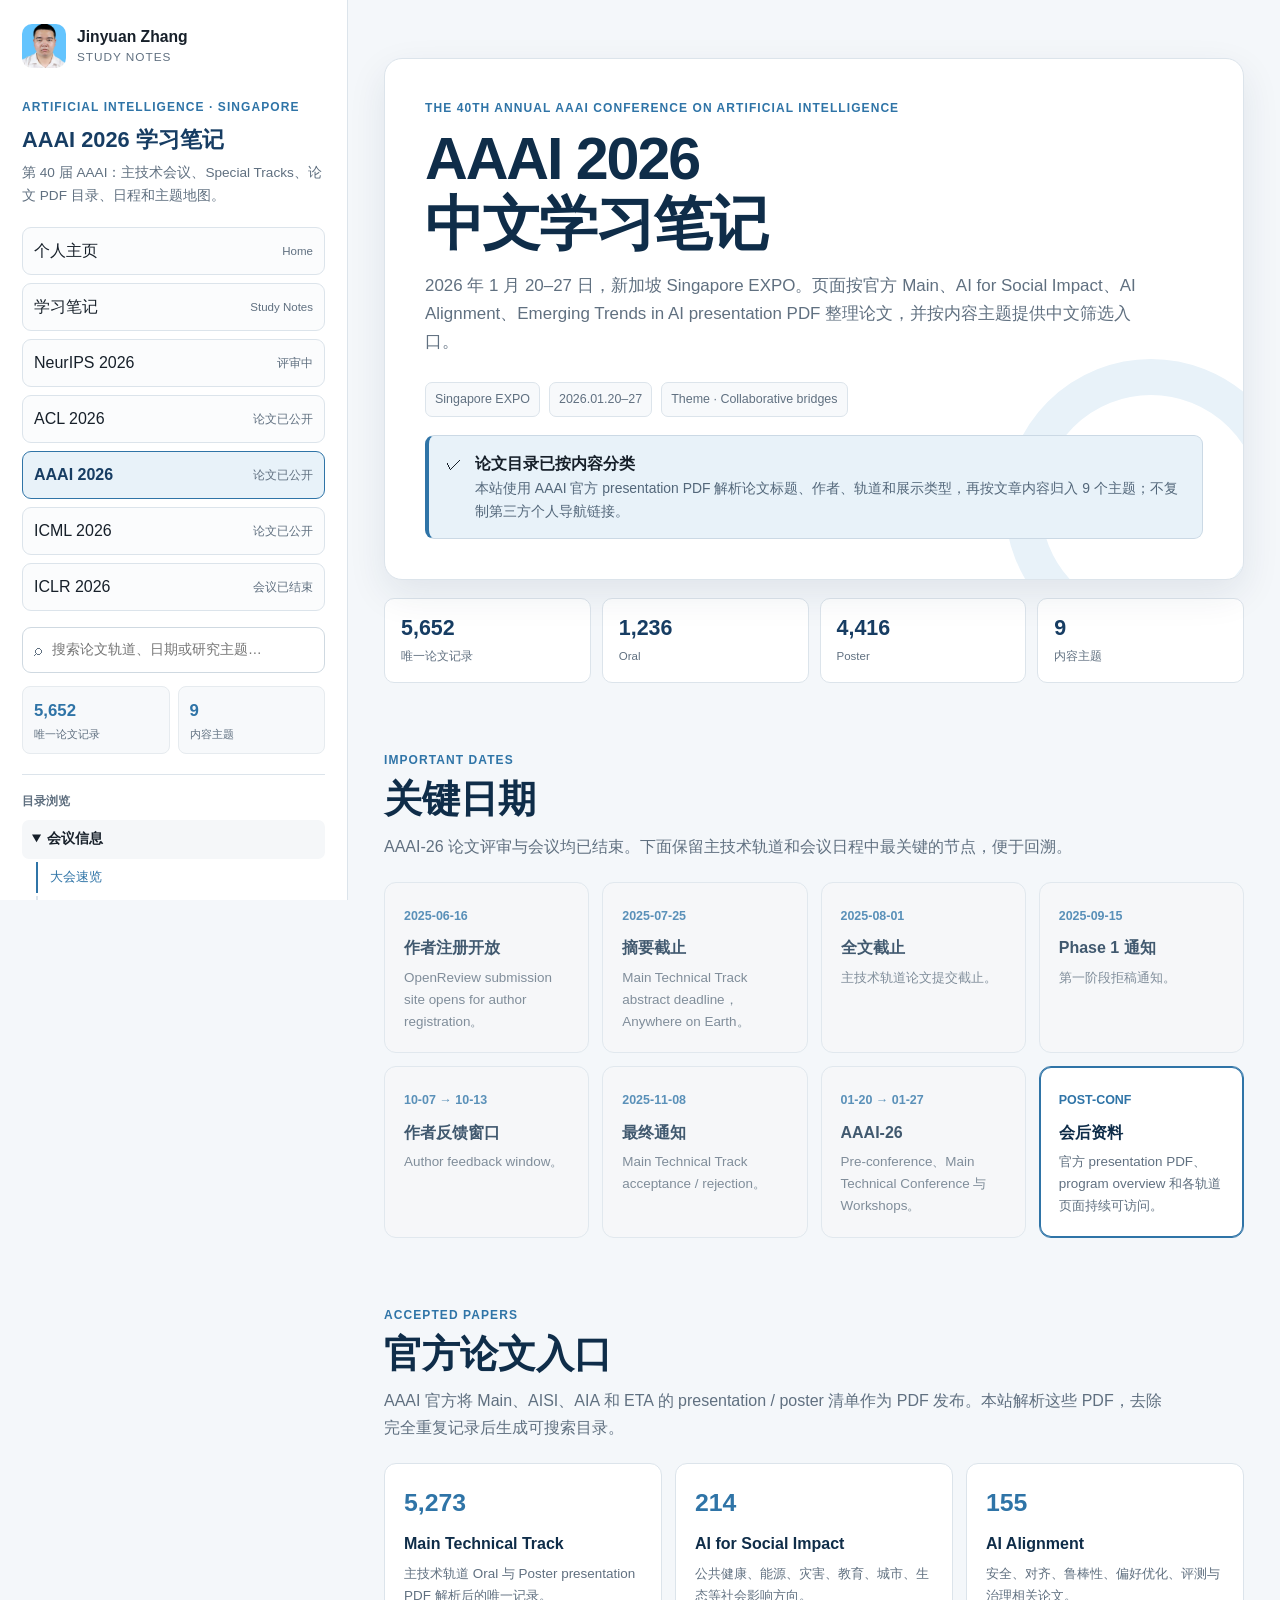
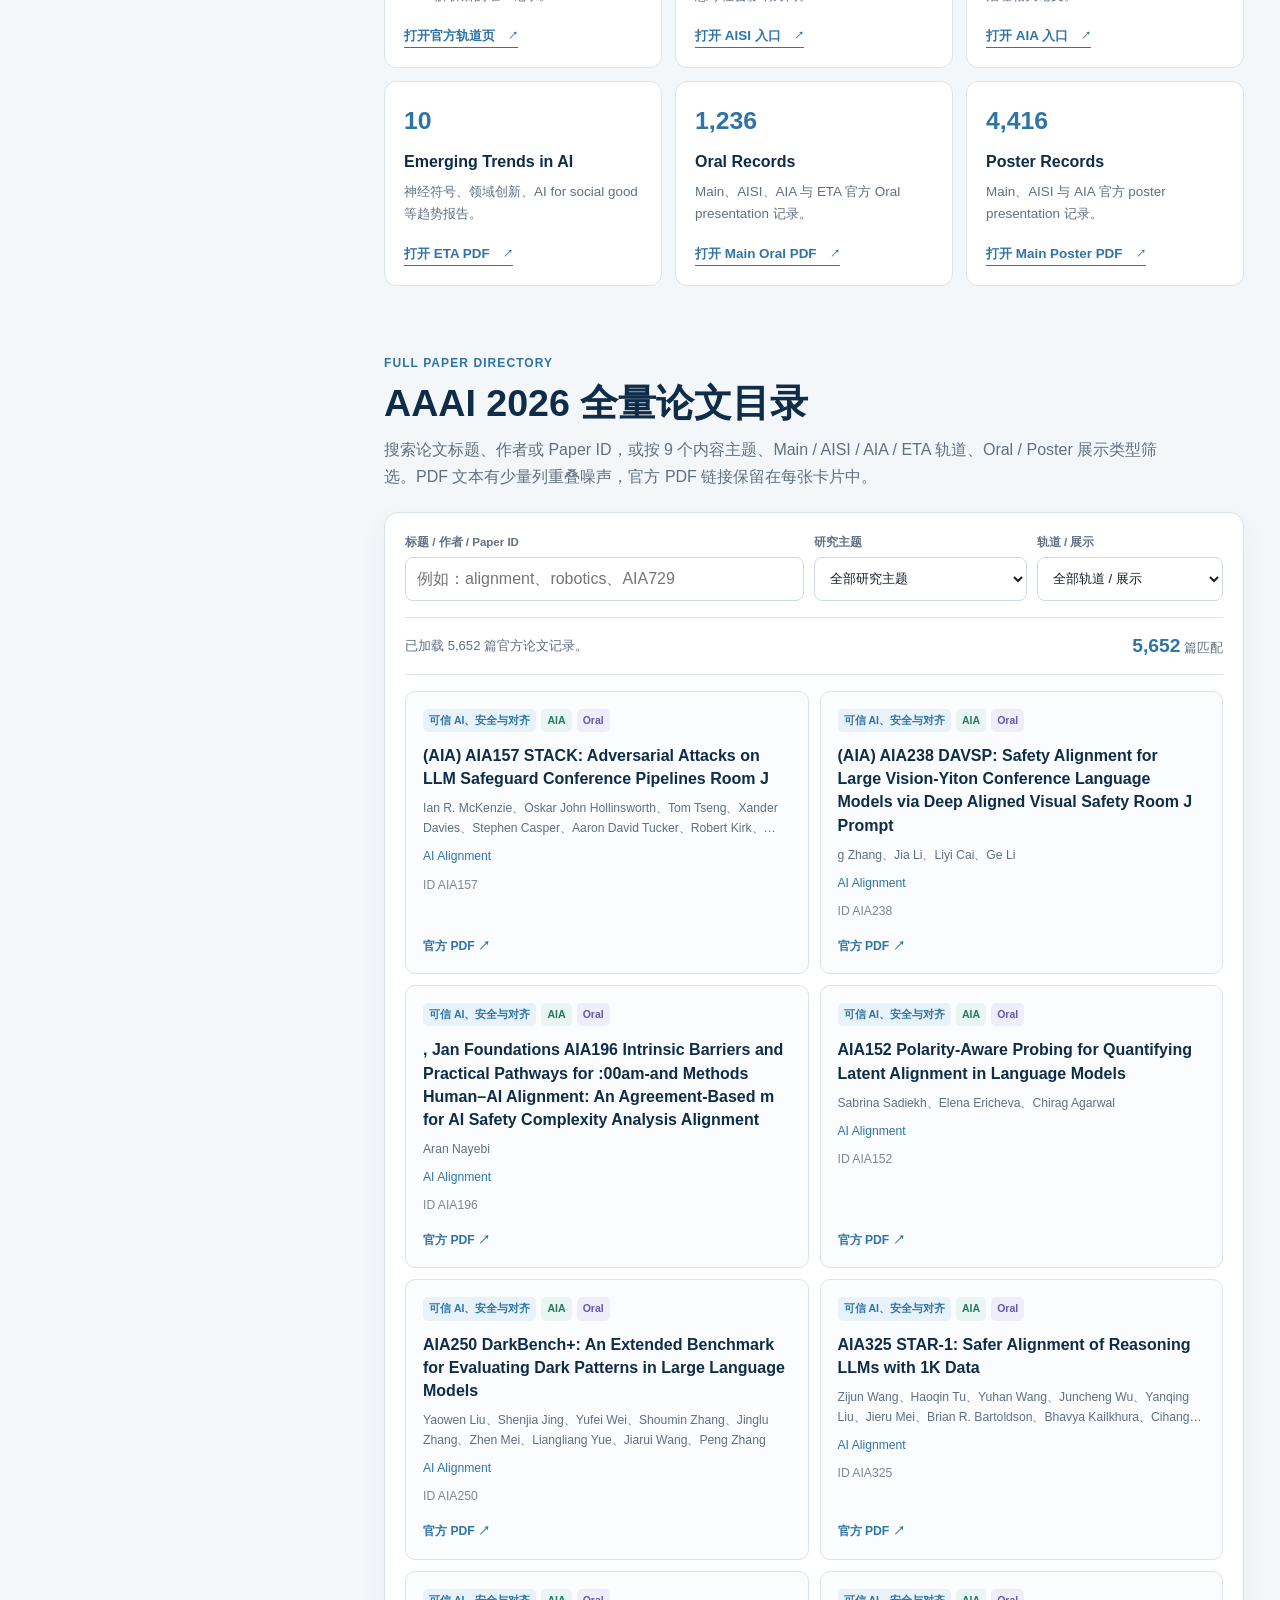
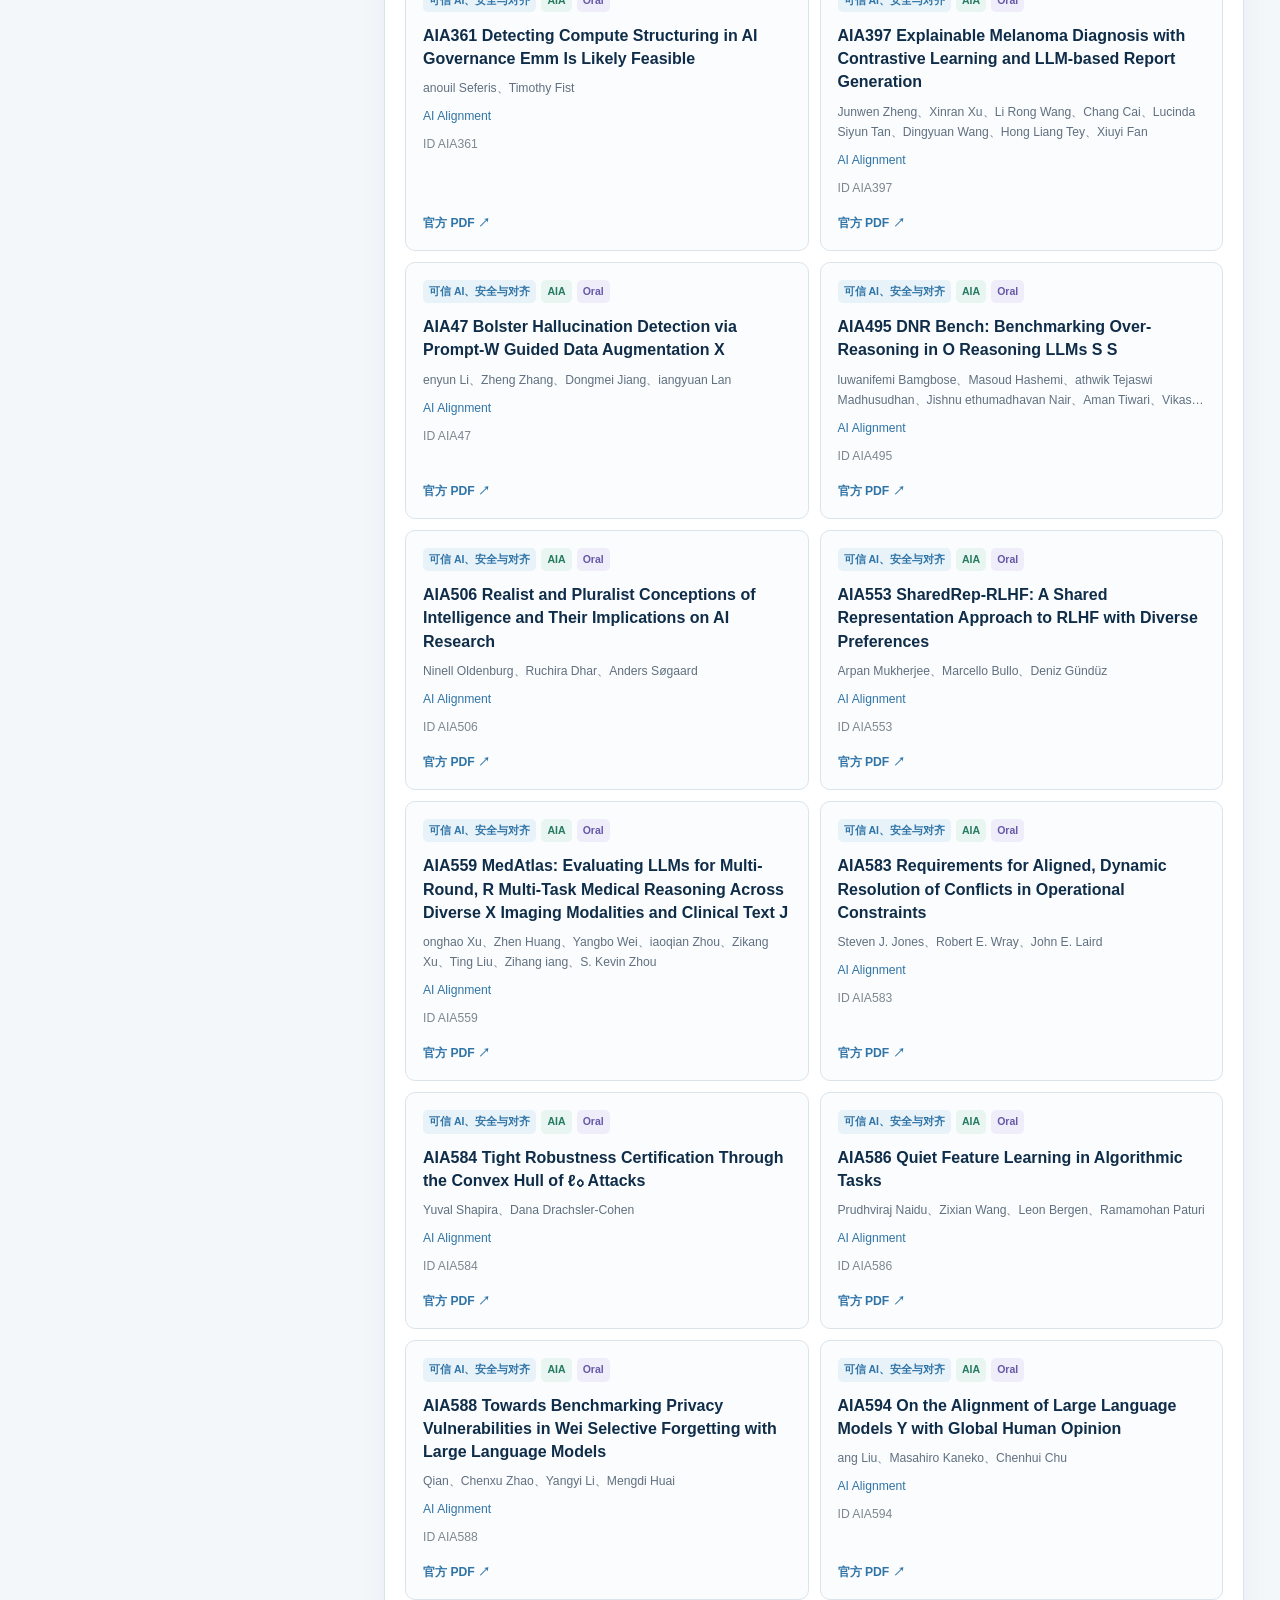
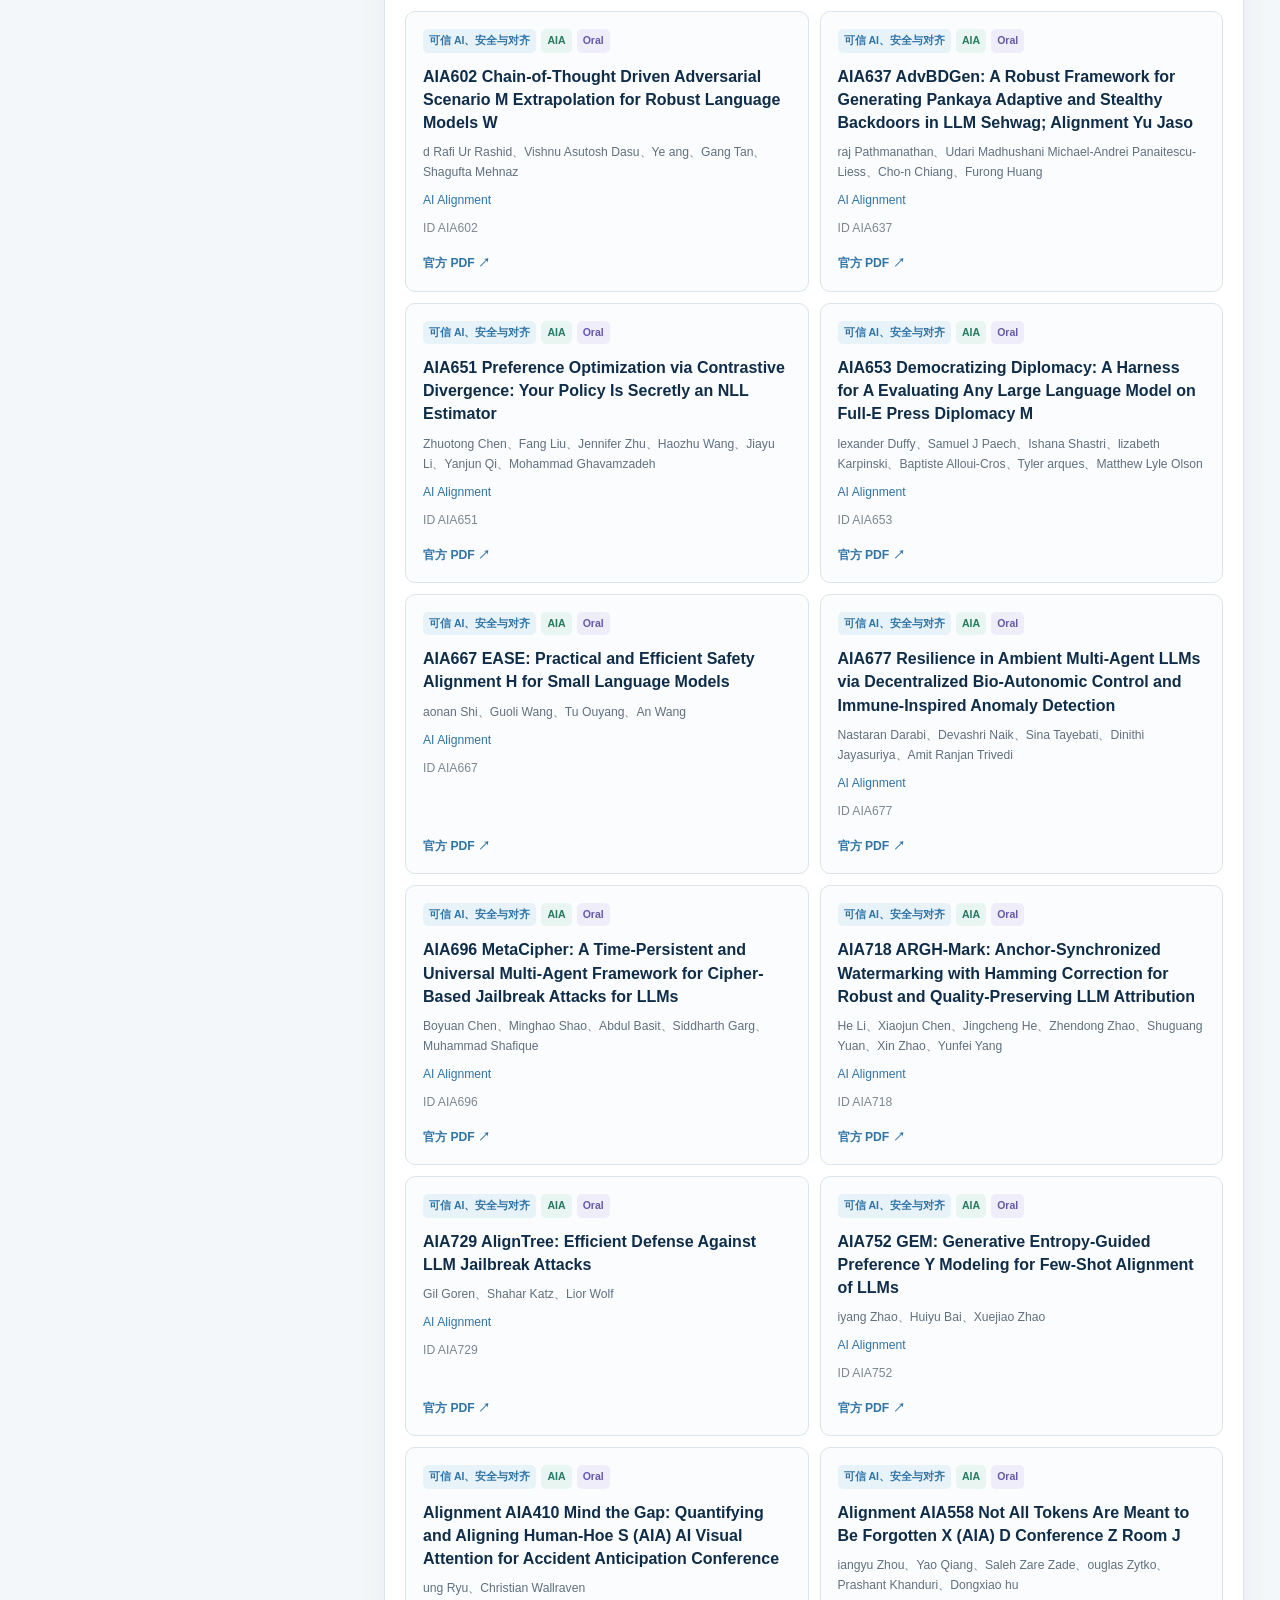
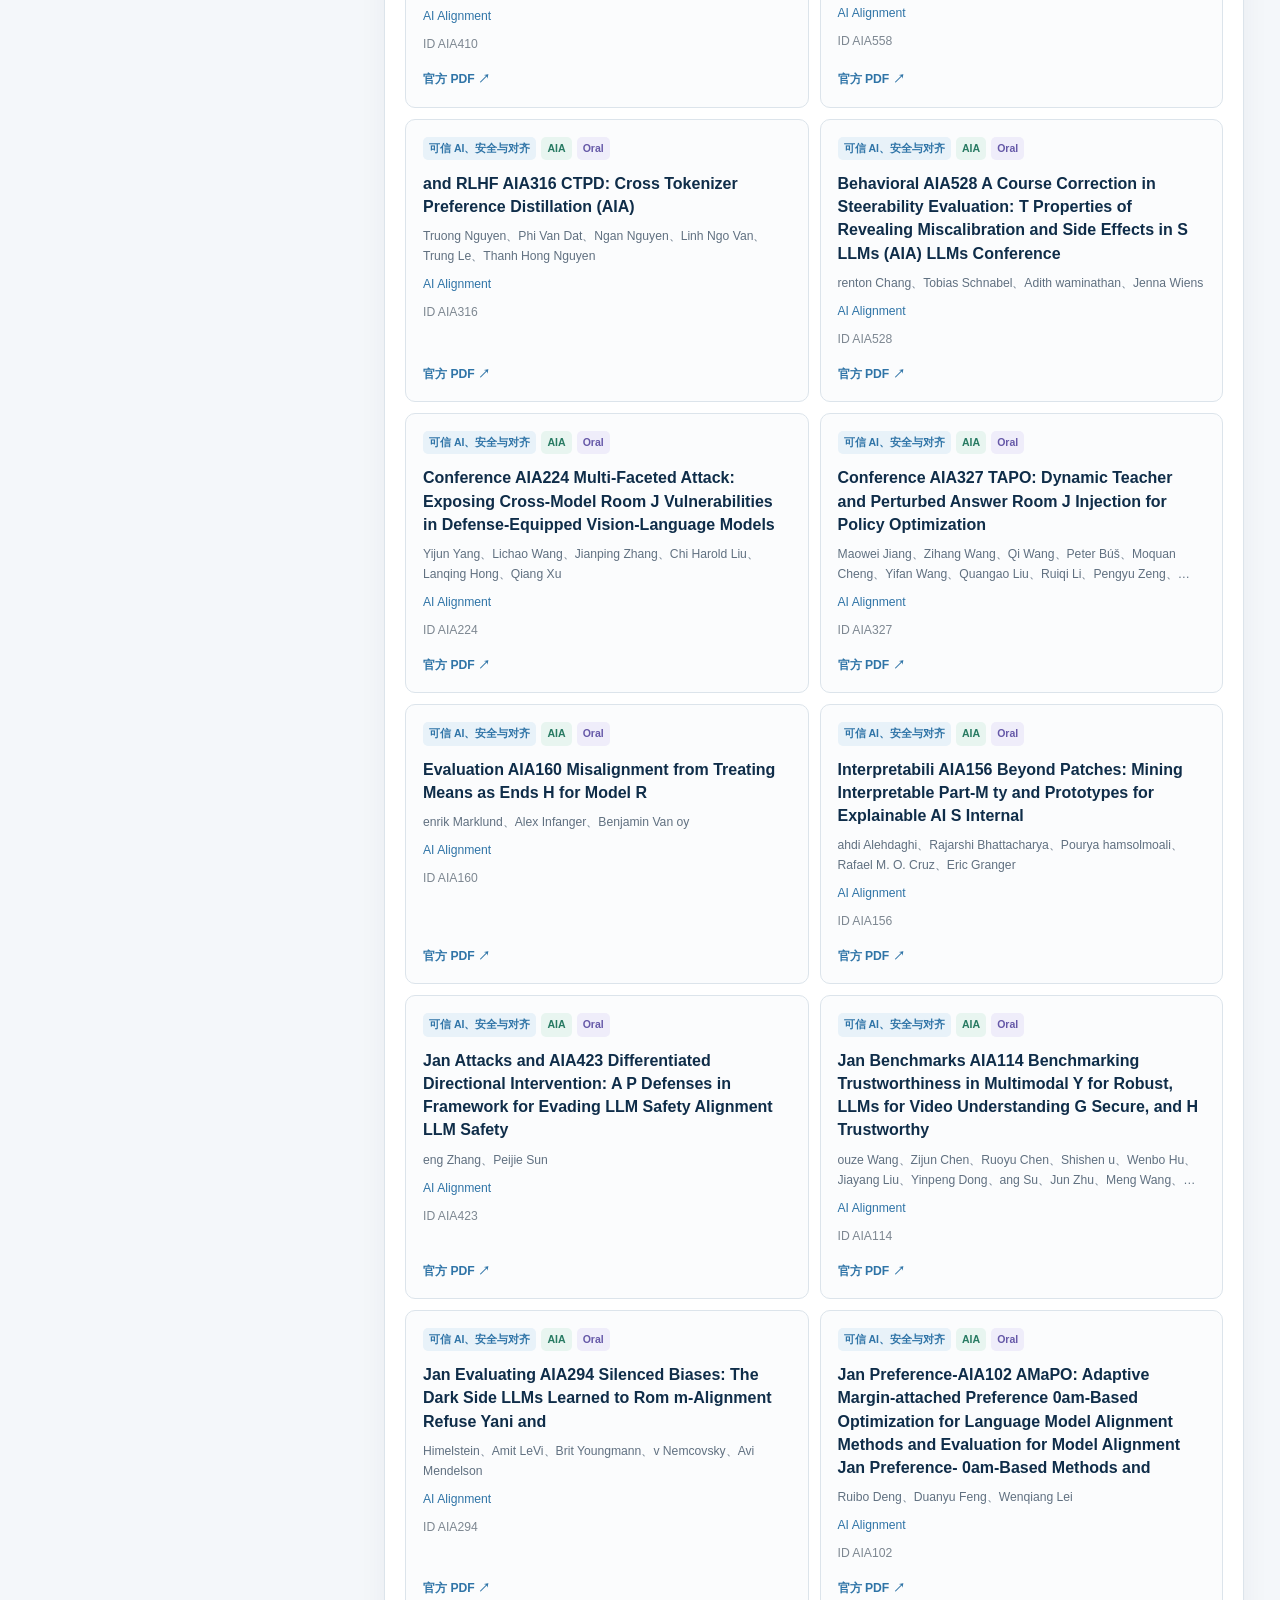
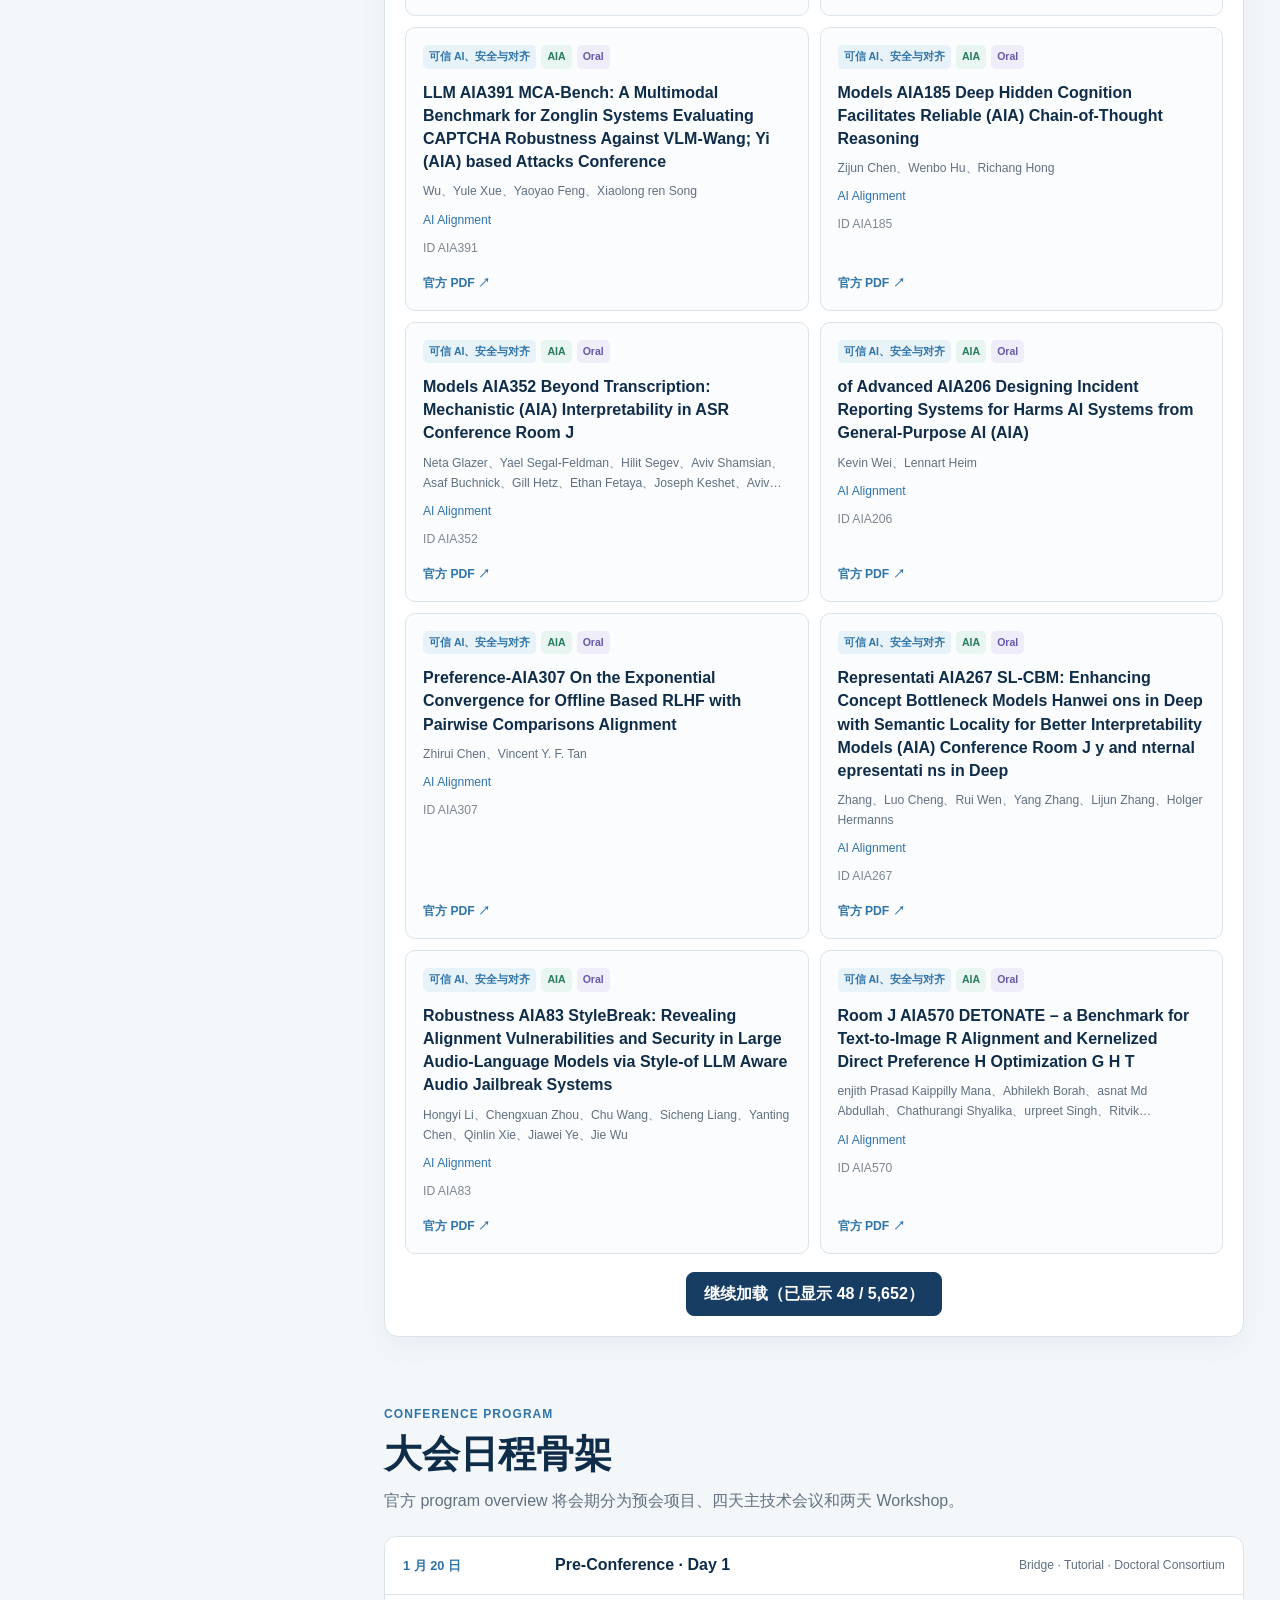
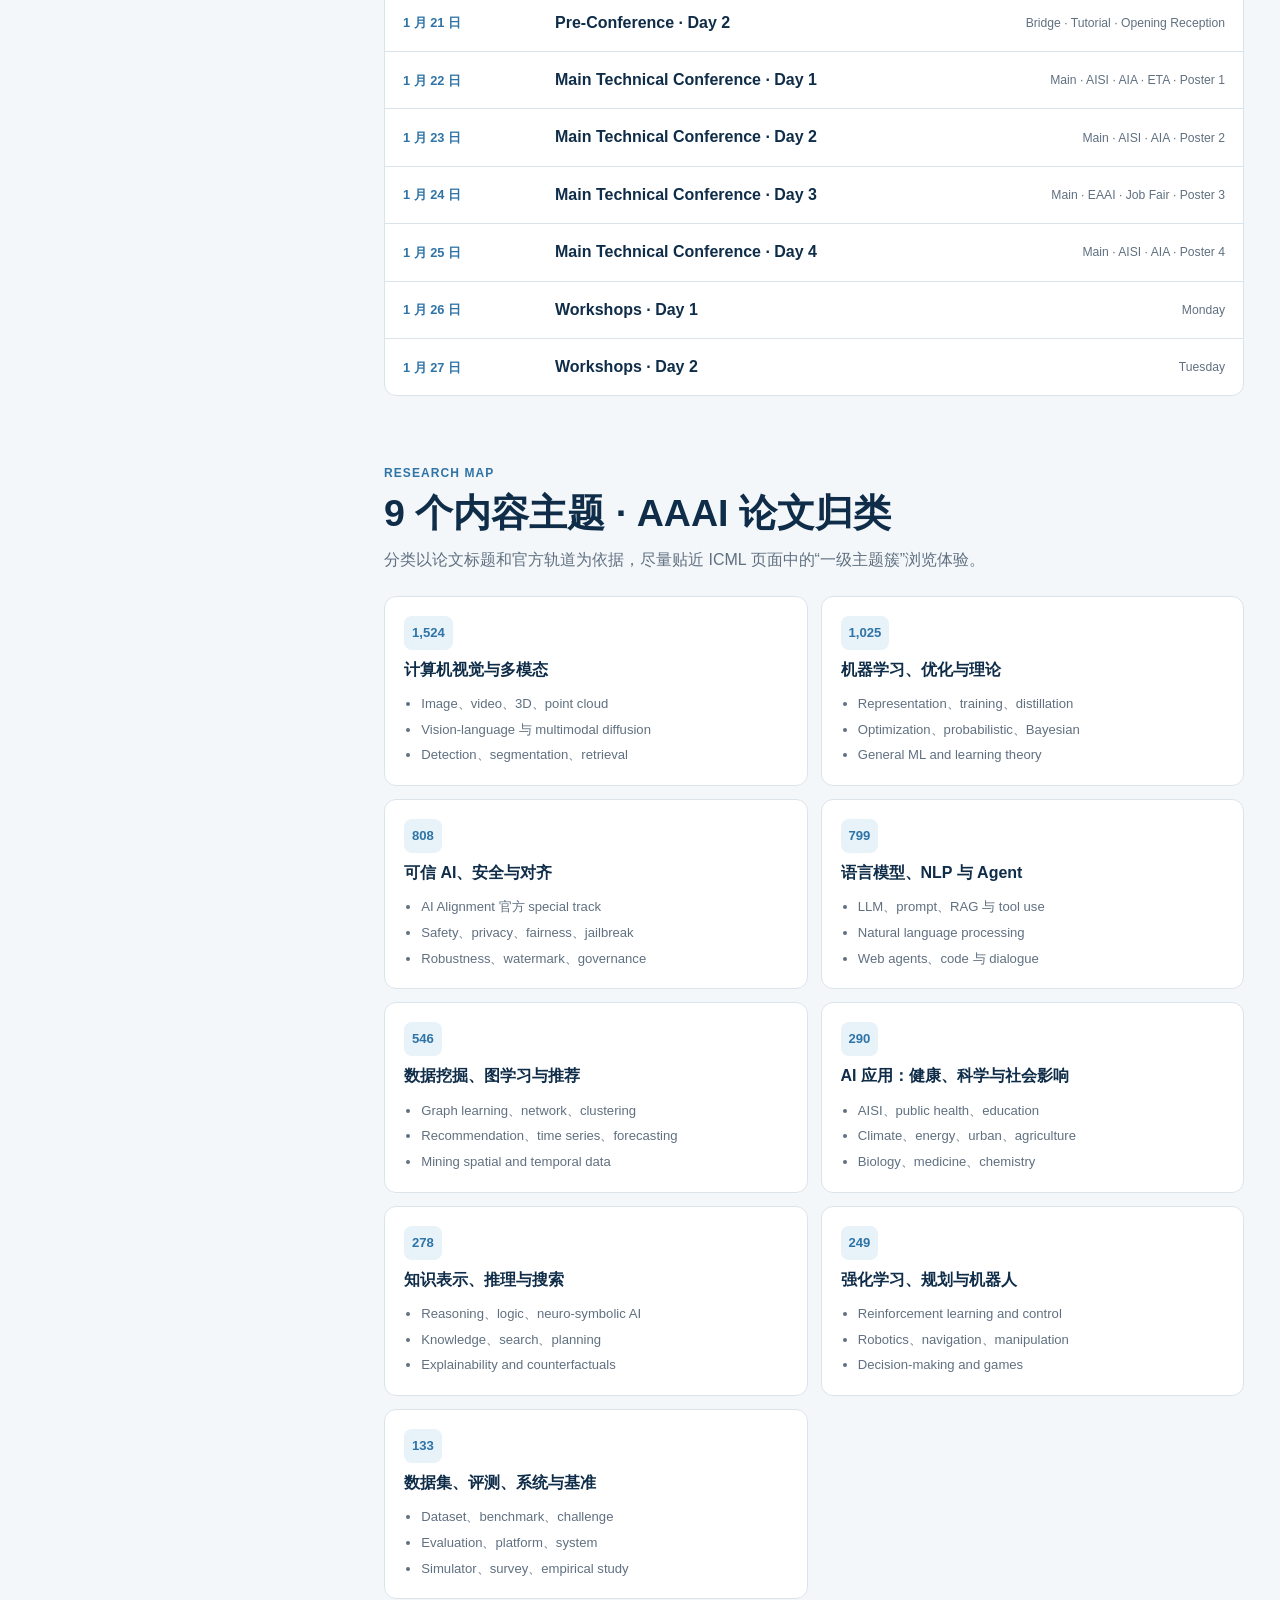
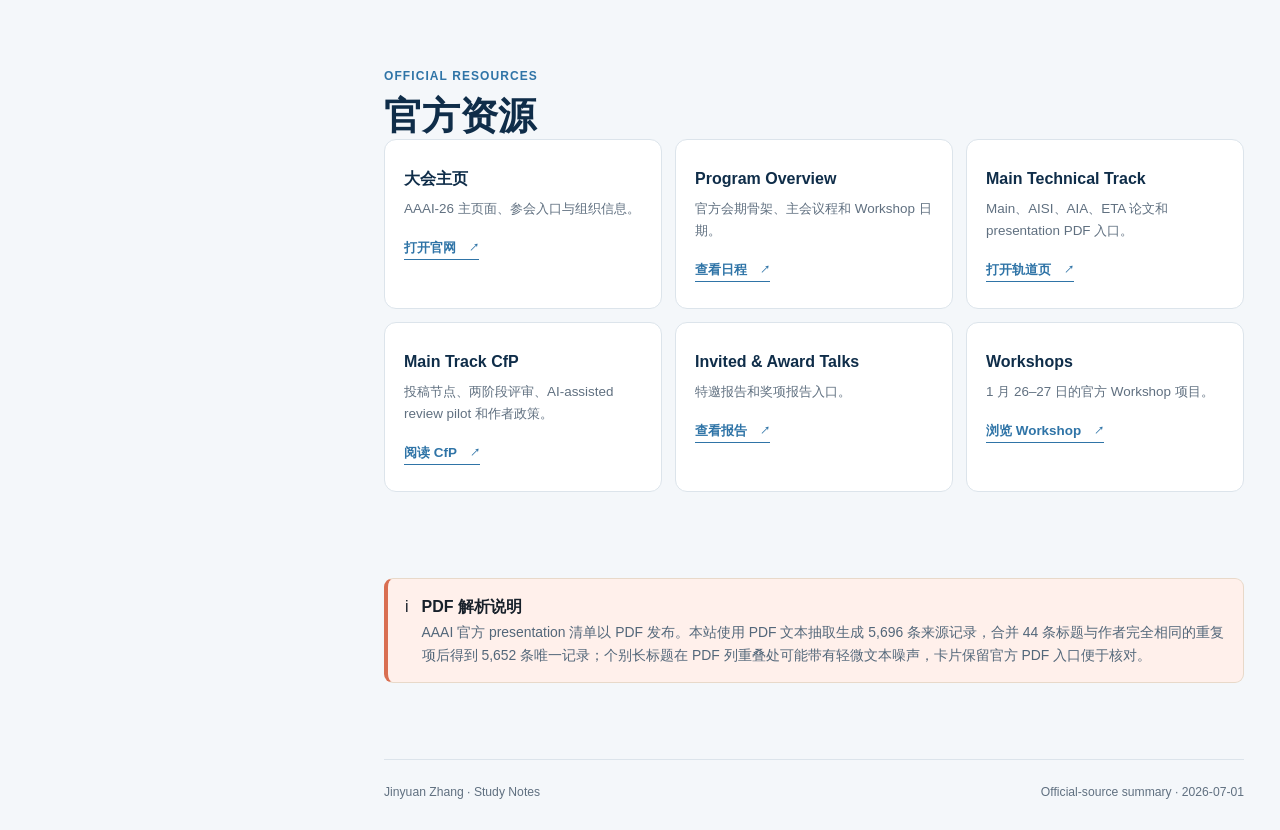
==== commit 5bbf352f: "Redesign homepage and move conference guides to notes" ====
--- a/aaai-2026.html
+++ b/aaai-2026.html
@@ -3,27 +3,28 @@
   <head>
     <meta charset="utf-8">
     <meta name="viewport" content="width=device-width, initial-scale=1">
-    <meta name="description" content="AAAI 2026 中文导航：官方 presentation PDF 论文目录、主题分类、会议日程和资源入口">
+    <meta name="description" content="AAAI 2026 中文学习笔记：官方 presentation PDF 论文目录、主题分类、会议日程和资源入口">
     <meta name="theme-color" content="#173d63">
-    <title>AAAI 2026 中文导航 · ModeLiberaL</title>
-    <link rel="stylesheet" href="styles.css?v=20260626-1">
-    <script src="script.js?v=20260626-2" defer></script>
+    <title>AAAI 2026 学习笔记 · Jinyuan Zhang</title>
+    <link rel="stylesheet" href="styles.css?v=20260701-1">
+    <script src="script.js?v=20260701-1" defer></script>
   </head>
   <body data-page="aaai">
     <button class="mobile-menu" type="button" aria-controls="sidebar" aria-expanded="false"><span aria-hidden="true">☰</span><span>导航</span></button>
     <div class="shell">
       <aside class="sidebar" id="sidebar" aria-label="AAAI 2026 导航">
         <div class="sidebar-head">
-          <a class="brand" href="index.html"><img src="assets/profile.jpg" alt=""><span><strong>ModeLiberaL</strong><small>Research Atlas</small></span></a>
+          <a class="brand" href="index.html"><img src="assets/profile.jpg" alt=""><span><strong>Jinyuan Zhang</strong><small>Study Notes</small></span></a>
           <button class="sidebar-close" type="button" aria-label="关闭导航">×</button>
         </div>
         <div class="sidebar-title">
           <p class="kicker">Artificial Intelligence · Singapore</p>
-          <h1>AAAI 2026 中文导航</h1>
+          <h1>AAAI 2026 学习笔记</h1>
           <p>第 40 届 AAAI：主技术会议、Special Tracks、论文 PDF 目录、日程和主题地图。</p>
         </div>
         <nav class="guide-switcher" aria-label="页面切换">
           <a href="index.html"><span>个人主页</span><small>Home</small></a>
+          <a href="notes.html"><span>学习笔记</span><small>Study Notes</small></a>
           <a href="neurips-2026.html"><span>NeurIPS 2026</span><small>评审中</small></a>
           <a href="acl-2026.html"><span>ACL 2026</span><small>论文已公开</small></a>
           <a class="is-active" href="aaai-2026.html"><span>AAAI 2026</span><small>论文已公开</small></a>
@@ -55,13 +56,13 @@
             <a href="#data-note">数据说明</a>
           </details>
         </div>
-        <p class="sidebar-note">数据来源：AAAI-26 官方页面与 presentation PDF。<br>更新日期：2026-06-26</p>
+        <p class="sidebar-note">数据来源：AAAI-26 官方页面与 presentation PDF。<br>更新日期：2026-07-01</p>
       </aside>
 
       <main class="main" data-search-root>
         <header class="guide-hero" id="overview" data-search-card data-search="AAAI 2026 新加坡 Singapore EXPO 人工智能">
           <p class="eyebrow">The 40th Annual AAAI Conference on Artificial Intelligence</p>
-          <h1>AAAI 2026<br>中文研究导航</h1>
+          <h1>AAAI 2026<br>中文学习笔记</h1>
           <p class="hero-lead">2026 年 1 月 20–27 日，新加坡 Singapore EXPO。页面按官方 Main、AI for Social Impact、AI Alignment、Emerging Trends in AI presentation PDF 整理论文，并按内容主题提供中文筛选入口。</p>
           <div class="hero-meta"><span>Singapore EXPO</span><span>2026.01.20–27</span><span>Theme · Collaborative bridges</span></div>
           <div class="notice">
@@ -188,7 +189,7 @@
             <div><strong>PDF 解析说明</strong><p>AAAI 官方 presentation 清单以 PDF 发布。本站使用 PDF 文本抽取生成 5,696 条来源记录，合并 44 条标题与作者完全相同的重复项后得到 5,652 条唯一记录；个别长标题在 PDF 列重叠处可能带有轻微文本噪声，卡片保留官方 PDF 入口便于核对。</p></div>
           </div>
         </section>
-        <footer class="site-footer"><span>ModeLiberaL Research Atlas</span><span>Official-source summary · 2026-06-26</span></footer>
+        <footer class="site-footer"><span>Jinyuan Zhang · Study Notes</span><span>Official-source summary · 2026-07-01</span></footer>
       </main>
     </div>
     <div class="sidebar-backdrop" hidden></div>
--- a/styles.css
+++ b/styles.css
@@ -197,6 +197,35 @@
   font-weight: 500;
 }
 
+.language-switcher {
+  display: grid;
+  grid-template-columns: repeat(2, minmax(0, 1fr));
+  gap: 5px;
+  margin: 13px 0 18px;
+  border: 1px solid #dce4ea;
+  border-radius: 9px;
+  padding: 4px;
+  background: #f5f7f9;
+}
+
+.language-switcher button {
+  min-height: 34px;
+  border: 0;
+  border-radius: 6px;
+  background: transparent;
+  color: var(--muted);
+  font: inherit;
+  font-size: 0.75rem;
+  font-weight: 750;
+  cursor: pointer;
+}
+
+.language-switcher button.is-active {
+  background: #fff;
+  color: var(--navy);
+  box-shadow: 0 2px 8px rgba(20, 48, 74, 0.09);
+}
+
 .search-box {
   display: flex;
   align-items: center;
@@ -596,6 +625,86 @@
 .about-grid p:last-child {
   margin: 14px 0 0;
   color: var(--muted);
+}
+
+.interest-grid {
+  display: grid;
+  grid-template-columns: repeat(2, minmax(0, 1fr));
+  gap: 14px;
+}
+
+.interest-card {
+  position: relative;
+  min-height: 190px;
+  border: 1px solid var(--line);
+  border-radius: 12px;
+  padding: 24px;
+  background: var(--paper);
+}
+
+.interest-card > span {
+  display: inline-grid;
+  width: 34px;
+  height: 34px;
+  place-items: center;
+  border-radius: 8px;
+  background: var(--blue-soft);
+  color: var(--blue);
+  font-size: 0.75rem;
+  font-weight: 800;
+}
+
+.interest-card h3 {
+  margin: 28px 0 8px;
+  color: var(--navy-deep);
+  font-size: 1.2rem;
+}
+
+.interest-card p,
+.contact-panel p {
+  margin: 0;
+  color: var(--muted);
+}
+
+.contact-panel {
+  display: grid;
+  grid-template-columns: minmax(0, 1.2fr) minmax(260px, 0.8fr);
+  gap: 40px;
+  align-items: end;
+  margin-top: 72px;
+  border: 1px solid var(--line);
+  border-radius: 16px;
+  padding: 34px;
+  background: var(--navy-deep);
+}
+
+.contact-panel h2 {
+  margin: 0 0 10px;
+  color: #fff;
+  font-size: clamp(1.8rem, 4vw, 3rem);
+}
+
+.contact-panel .eyebrow {
+  color: #9ec7e4;
+}
+
+.contact-panel p {
+  color: #b9c9d5;
+}
+
+.contact-links {
+  display: grid;
+  gap: 8px;
+  justify-items: end;
+}
+
+.contact-links a {
+  color: #fff;
+  font-weight: 700;
+}
+
+.notes-hero h1 span {
+  color: inherit;
 }
 
 .site-footer {
@@ -1150,7 +1259,8 @@
   }
 
   .conference-grid,
-  .about-grid {
+  .about-grid,
+  .interest-grid {
     grid-template-columns: 1fr;
   }
 
@@ -1171,6 +1281,17 @@
   .home-hero {
     grid-template-columns: 1fr;
     padding: 20px;
+  }
+
+  .contact-panel {
+    grid-template-columns: 1fr;
+    gap: 24px;
+    margin-top: 52px;
+    padding: 24px;
+  }
+
+  .contact-links {
+    justify-items: start;
   }
 
   .home-portrait {
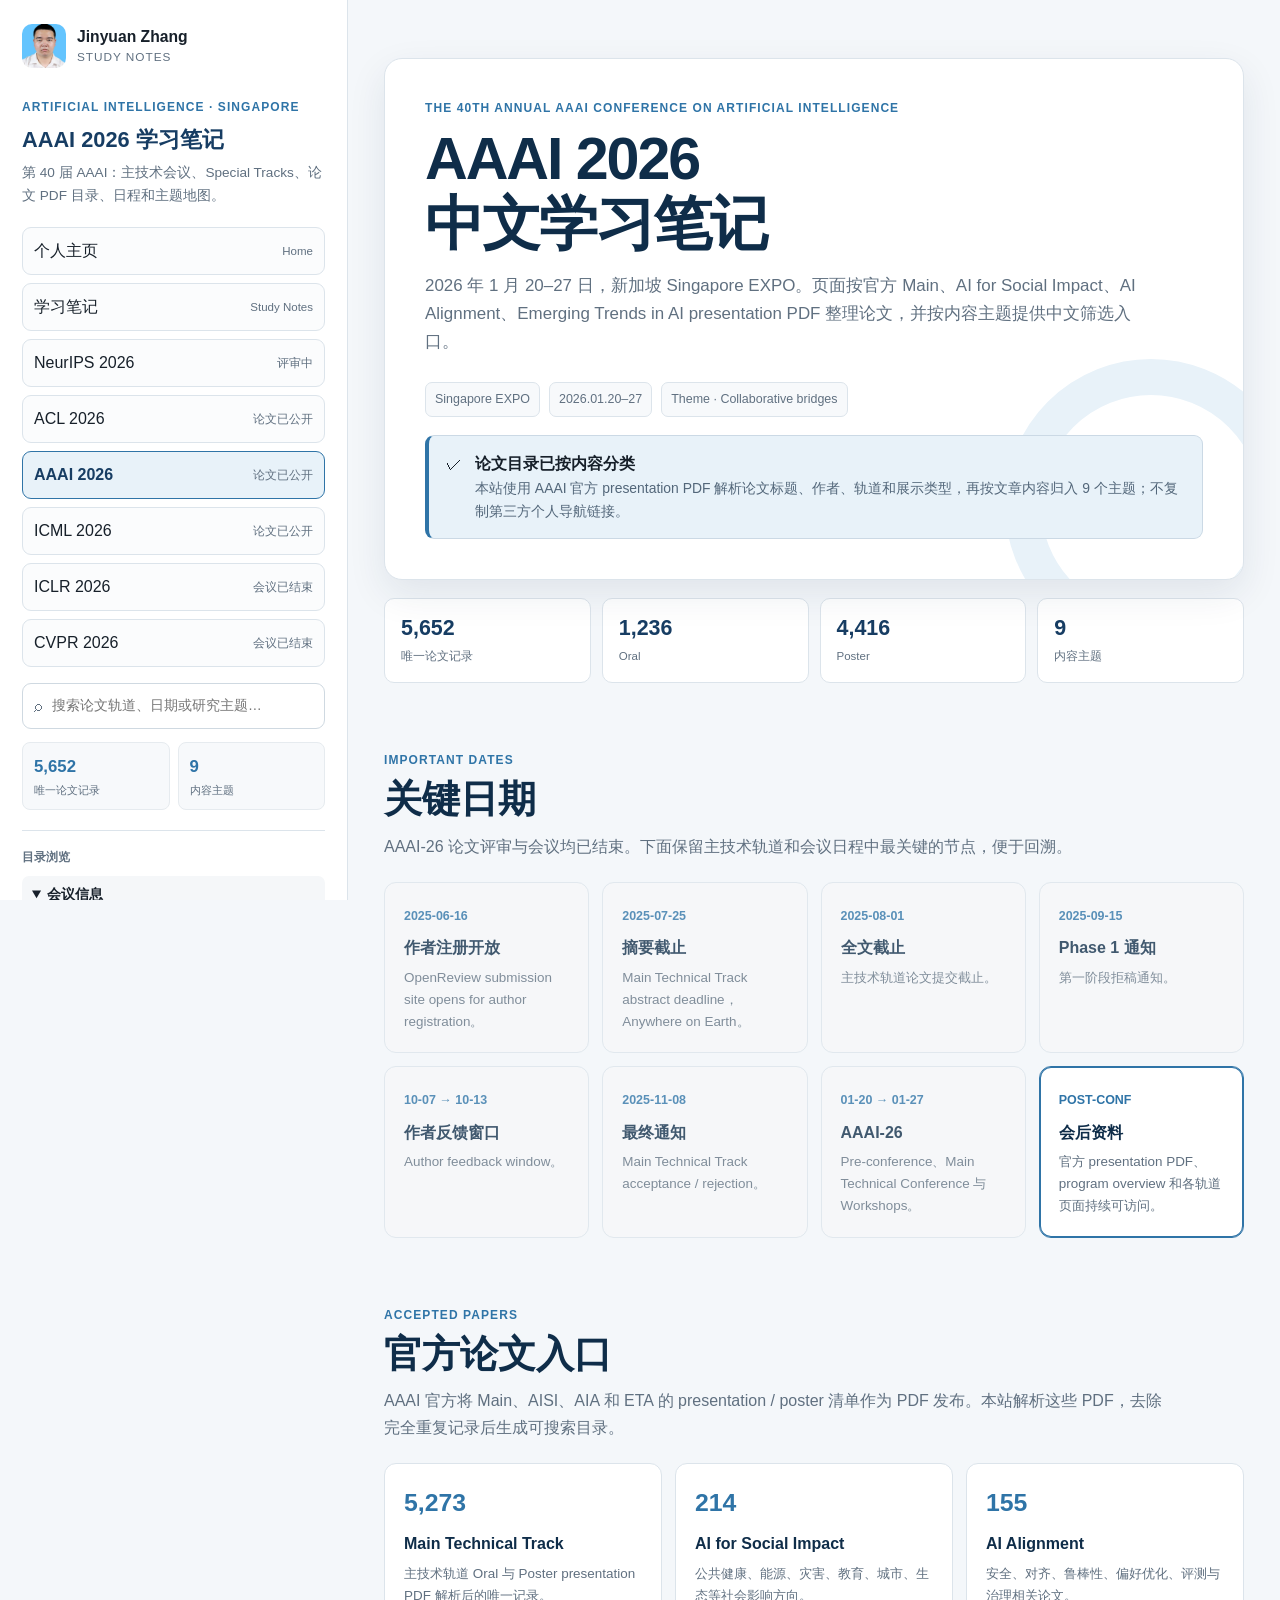
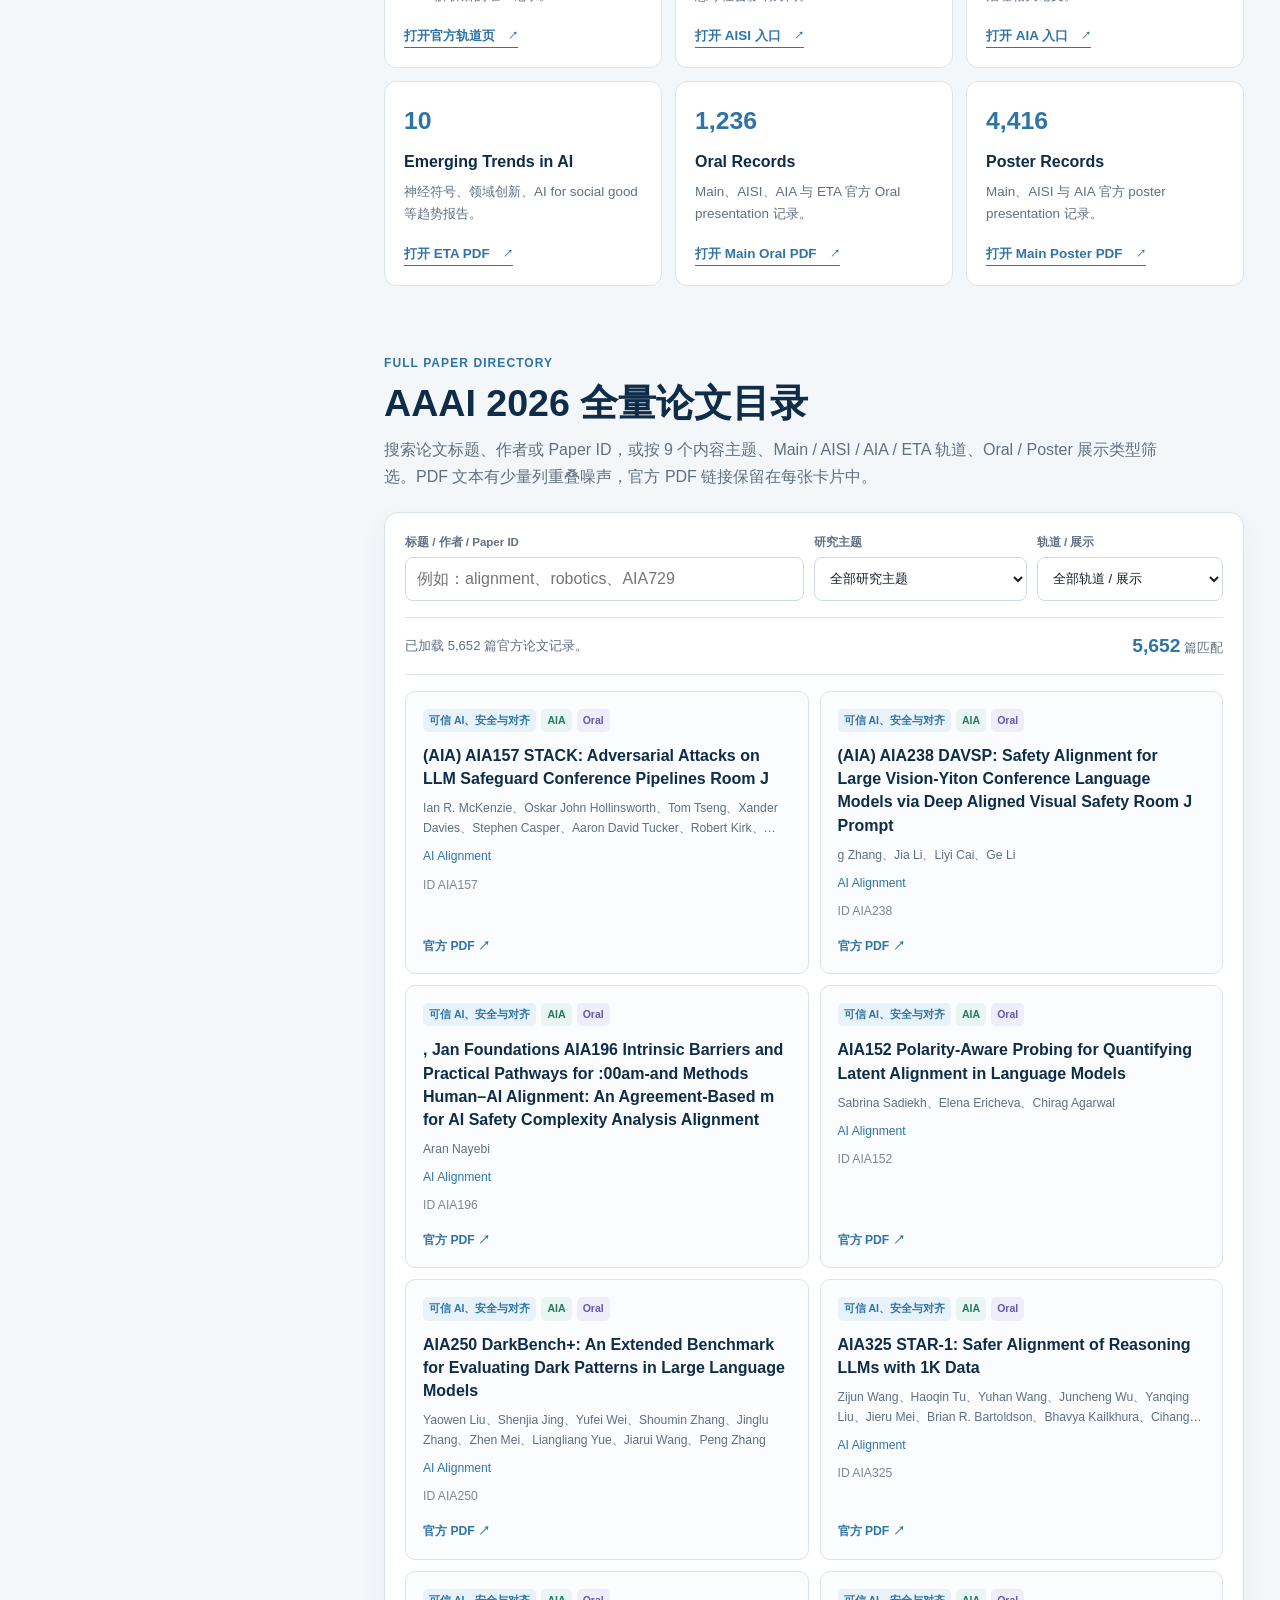
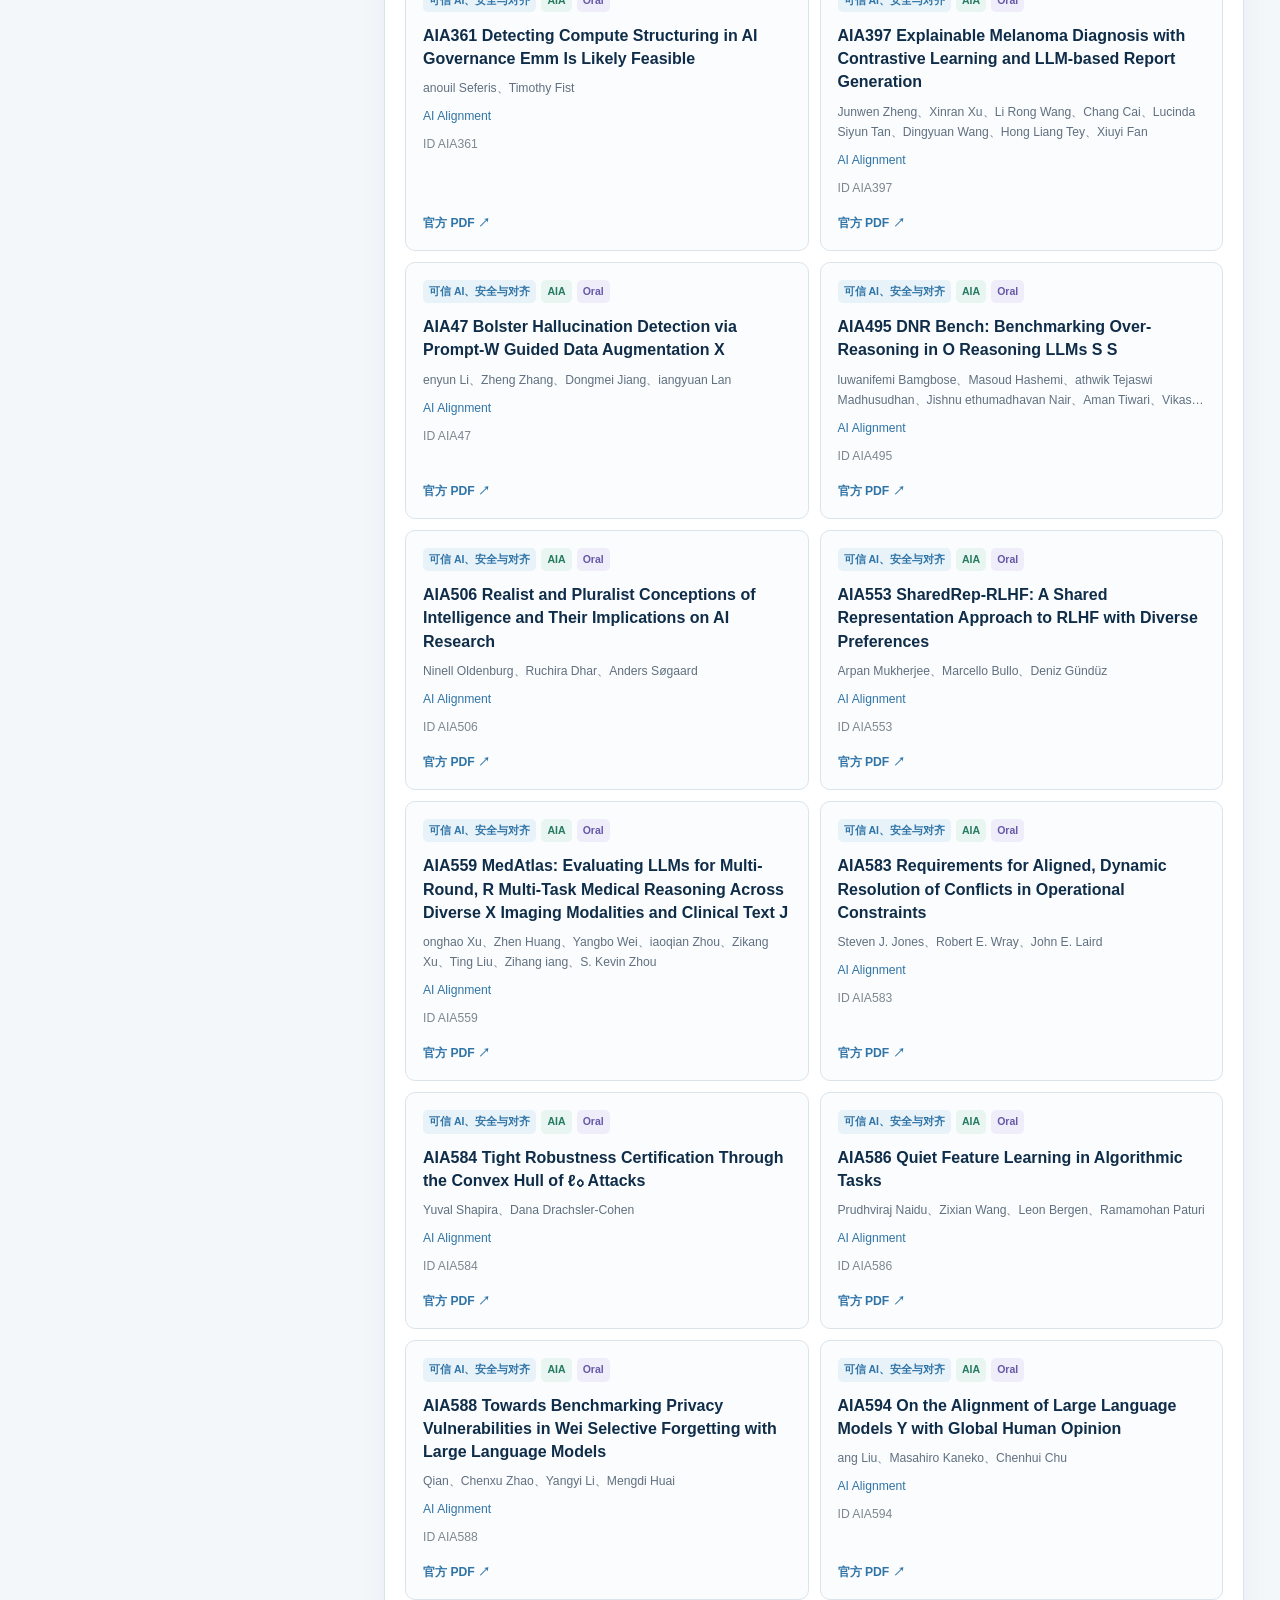
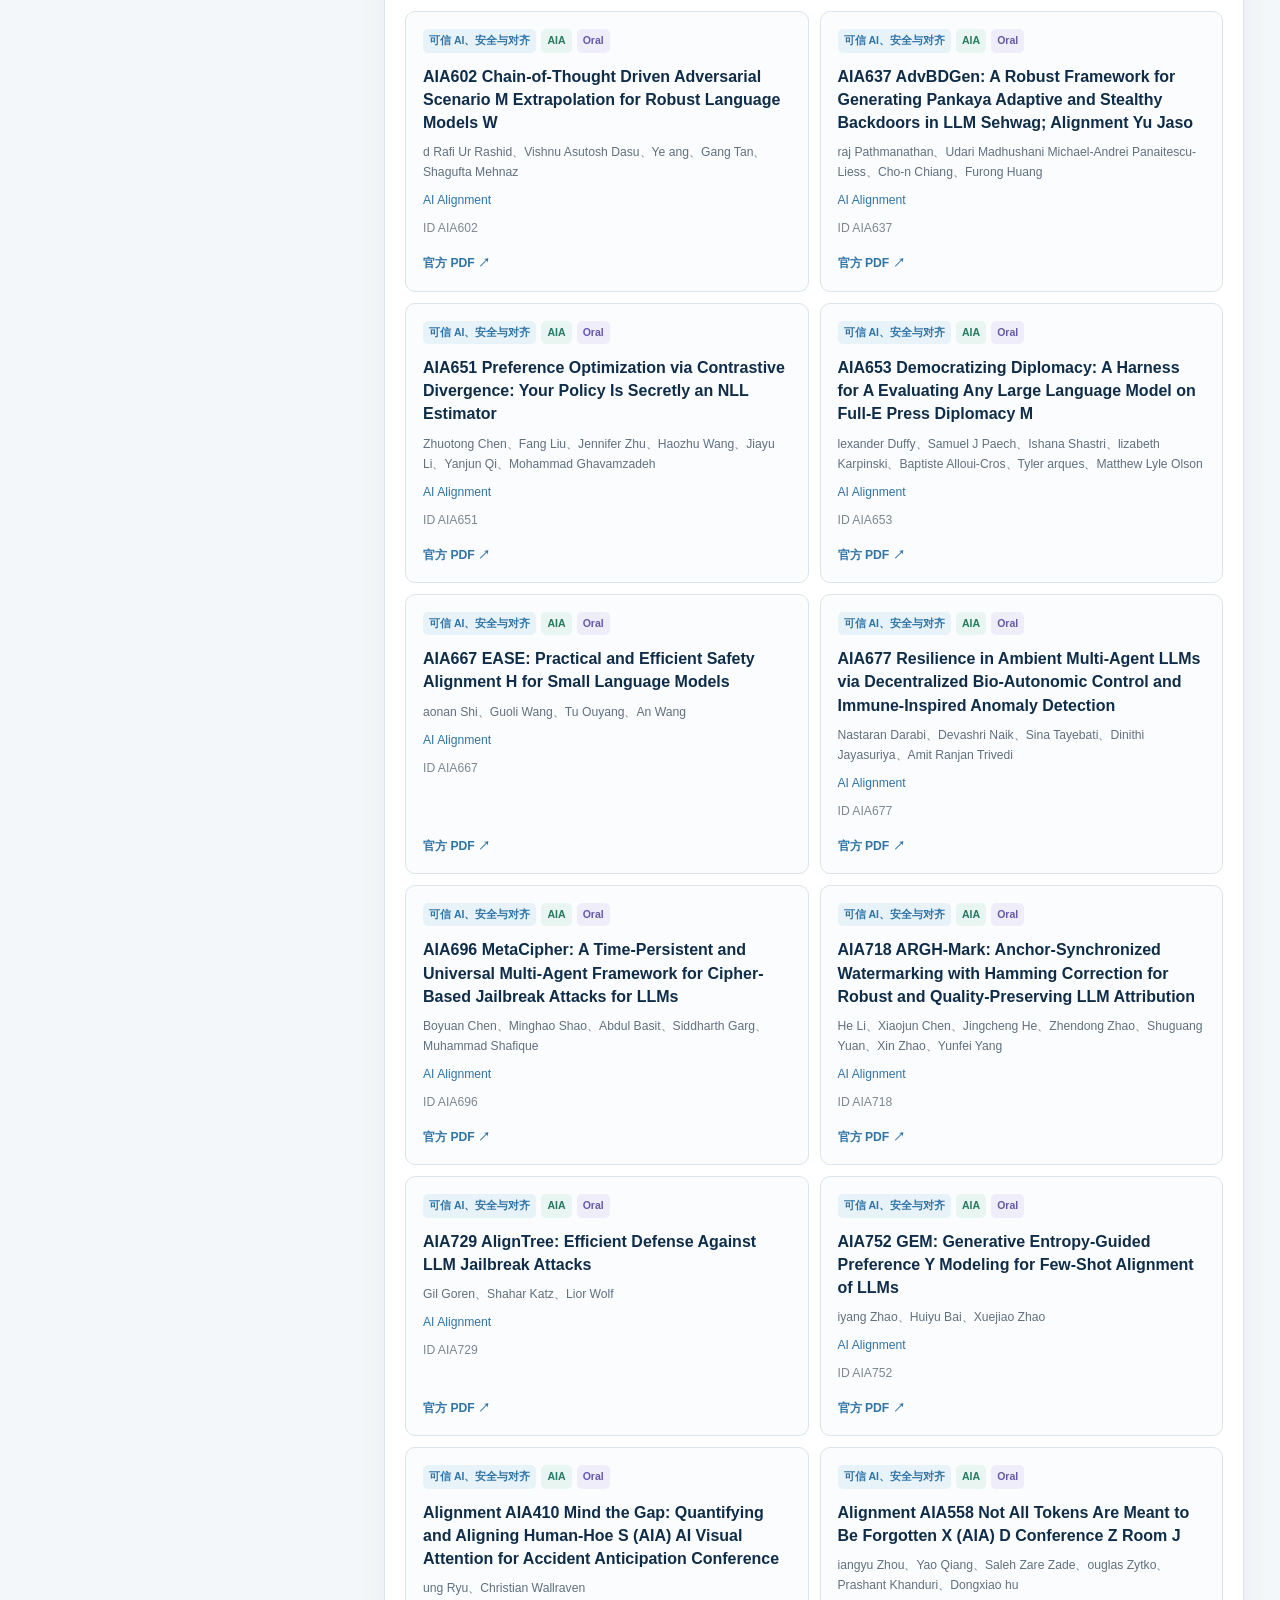
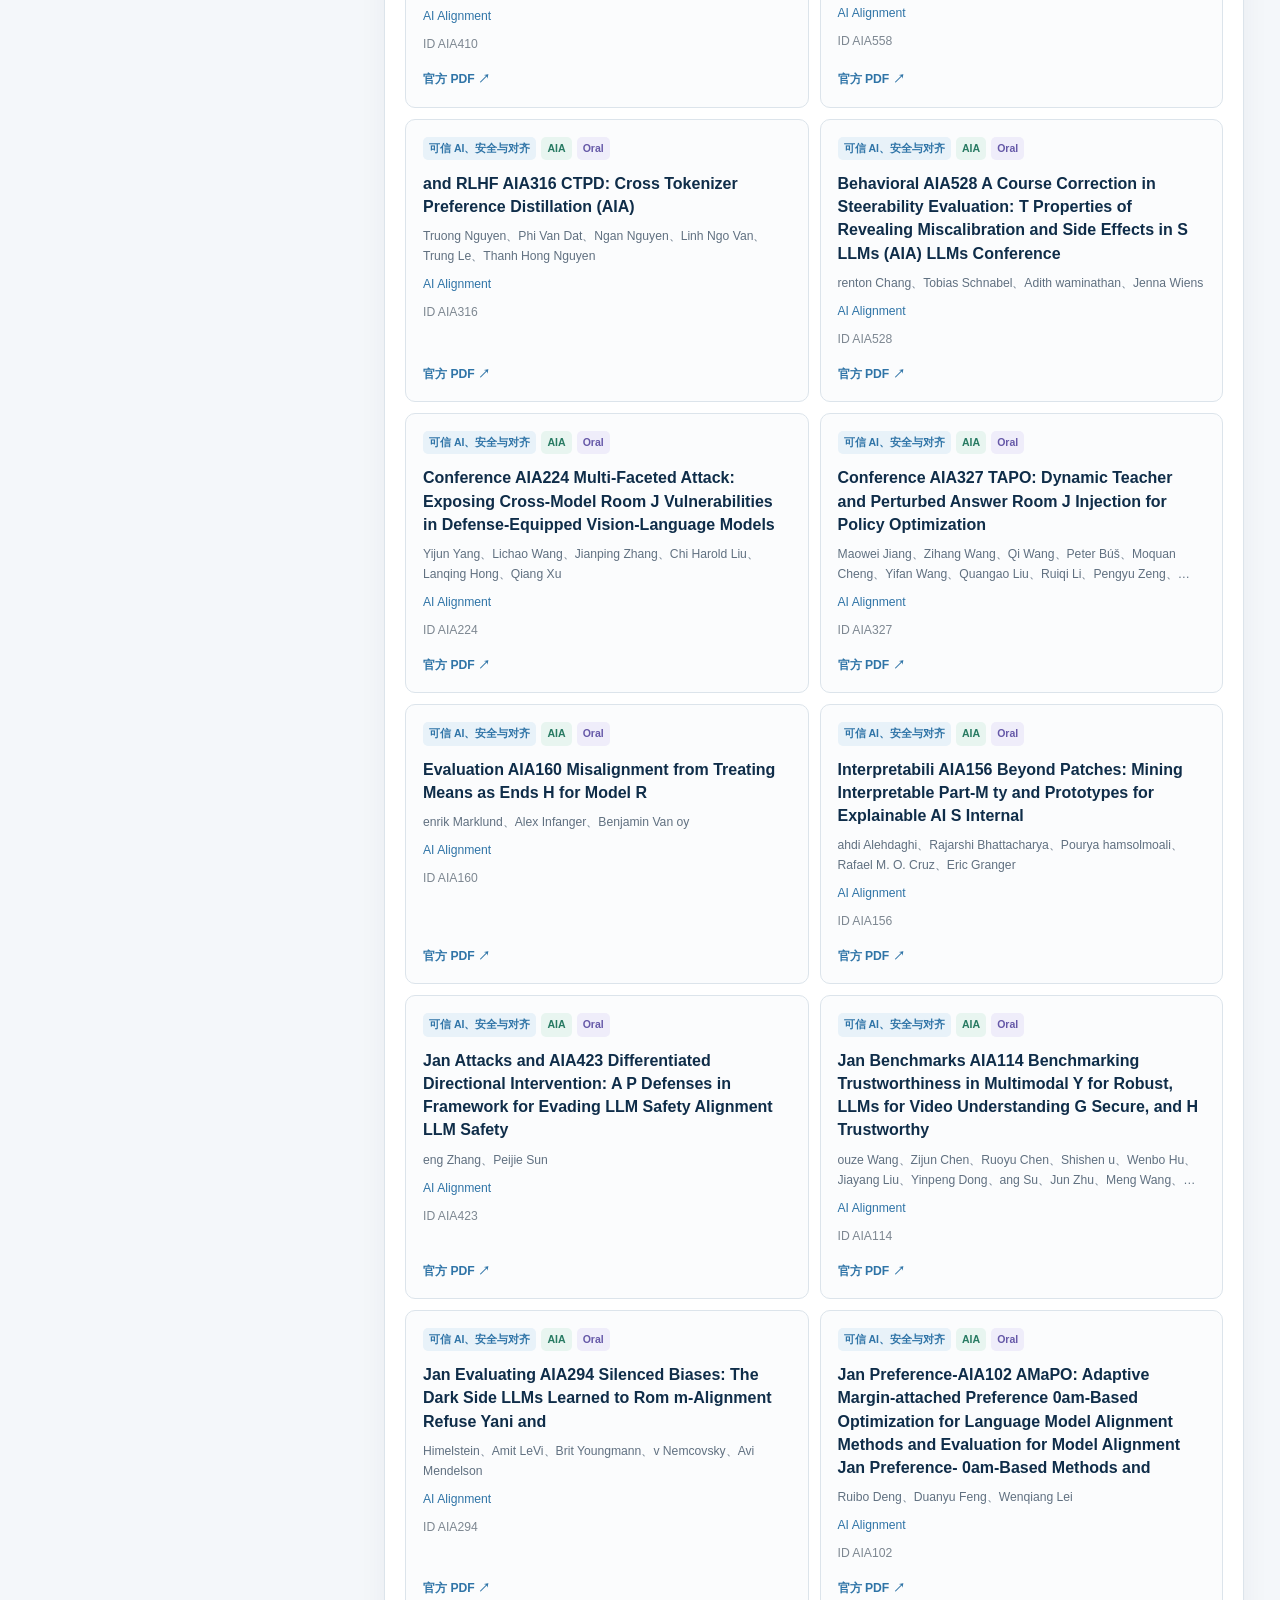
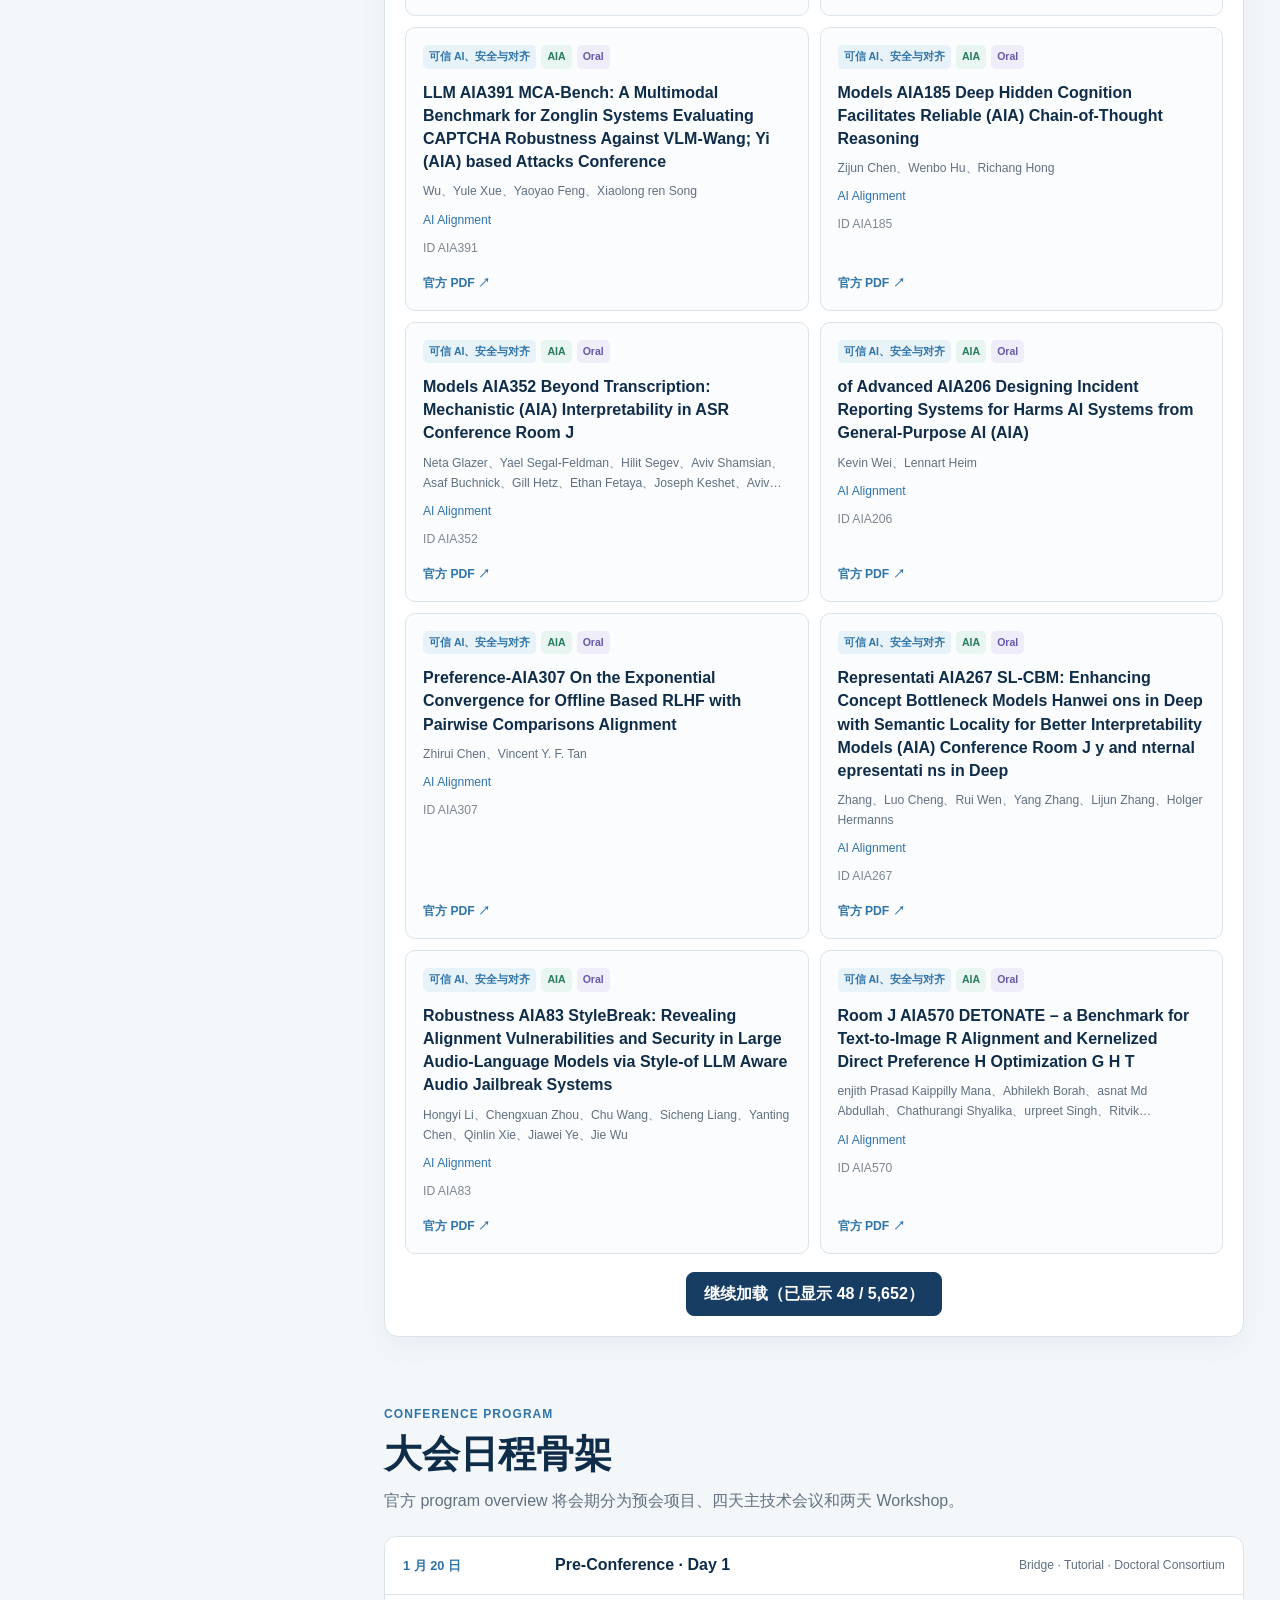
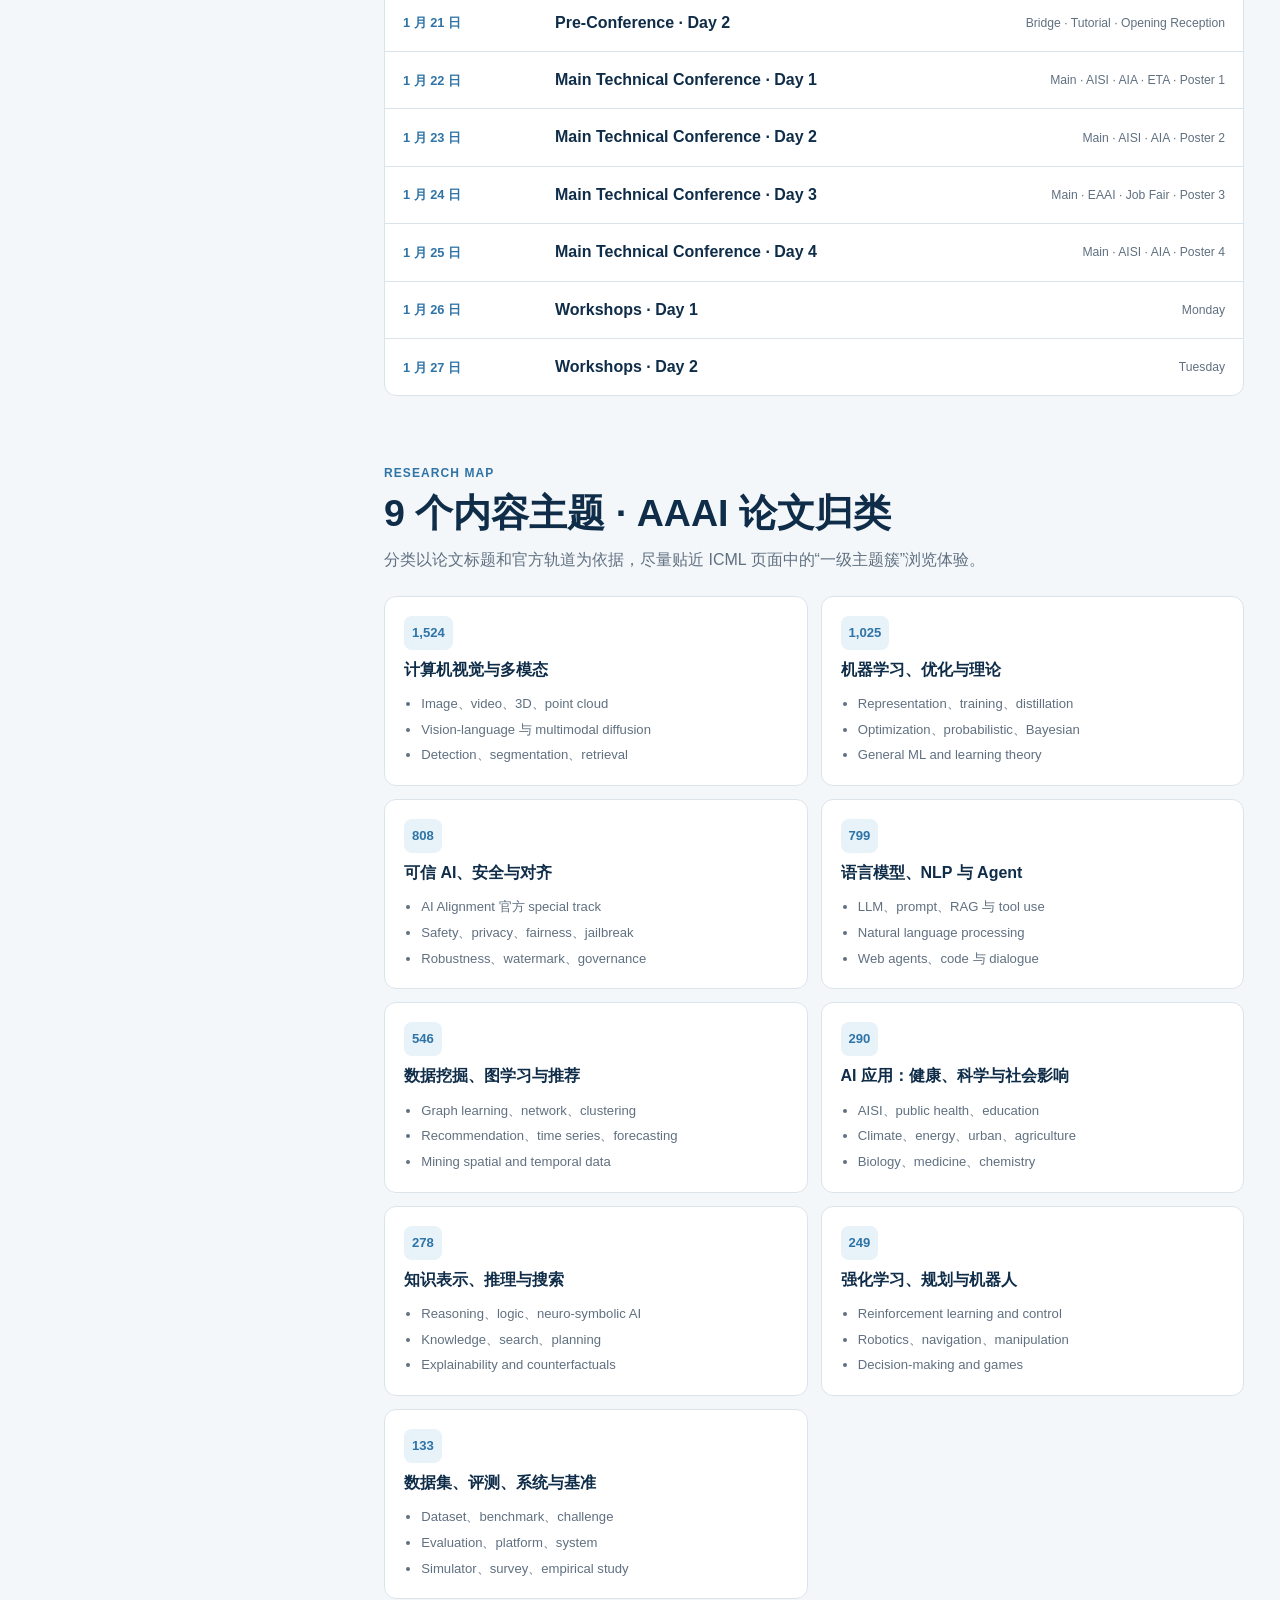
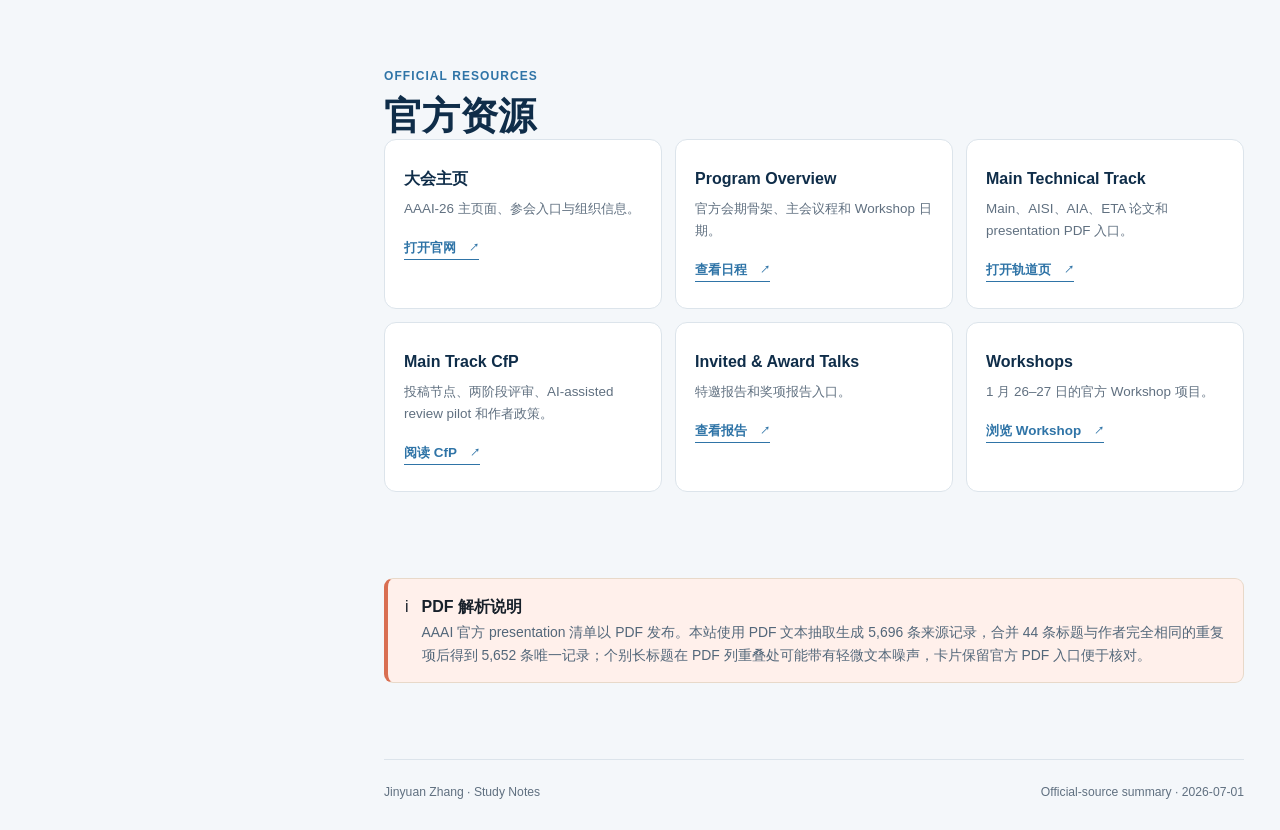
==== commit 905f93da: "Add CVPR 2026 notes page with full paper directory and CVxRL spotlight" ====
--- a/aaai-2026.html
+++ b/aaai-2026.html
@@ -30,6 +30,7 @@
           <a class="is-active" href="aaai-2026.html"><span>AAAI 2026</span><small>论文已公开</small></a>
           <a href="icml-2026.html"><span>ICML 2026</span><small>论文已公开</small></a>
           <a href="iclr-2026.html"><span>ICLR 2026</span><small>会议已结束</small></a>
+          <a href="cvpr-2026.html"><span>CVPR 2026</span><small>会议已结束</small></a>
         </nav>
         <label class="search-box"><span aria-hidden="true">⌕</span><span class="sr-only">搜索 AAAI 导航</span><input type="search" data-guide-search placeholder="搜索论文轨道、日期或研究主题…"></label>
         <div class="sidebar-stats">
